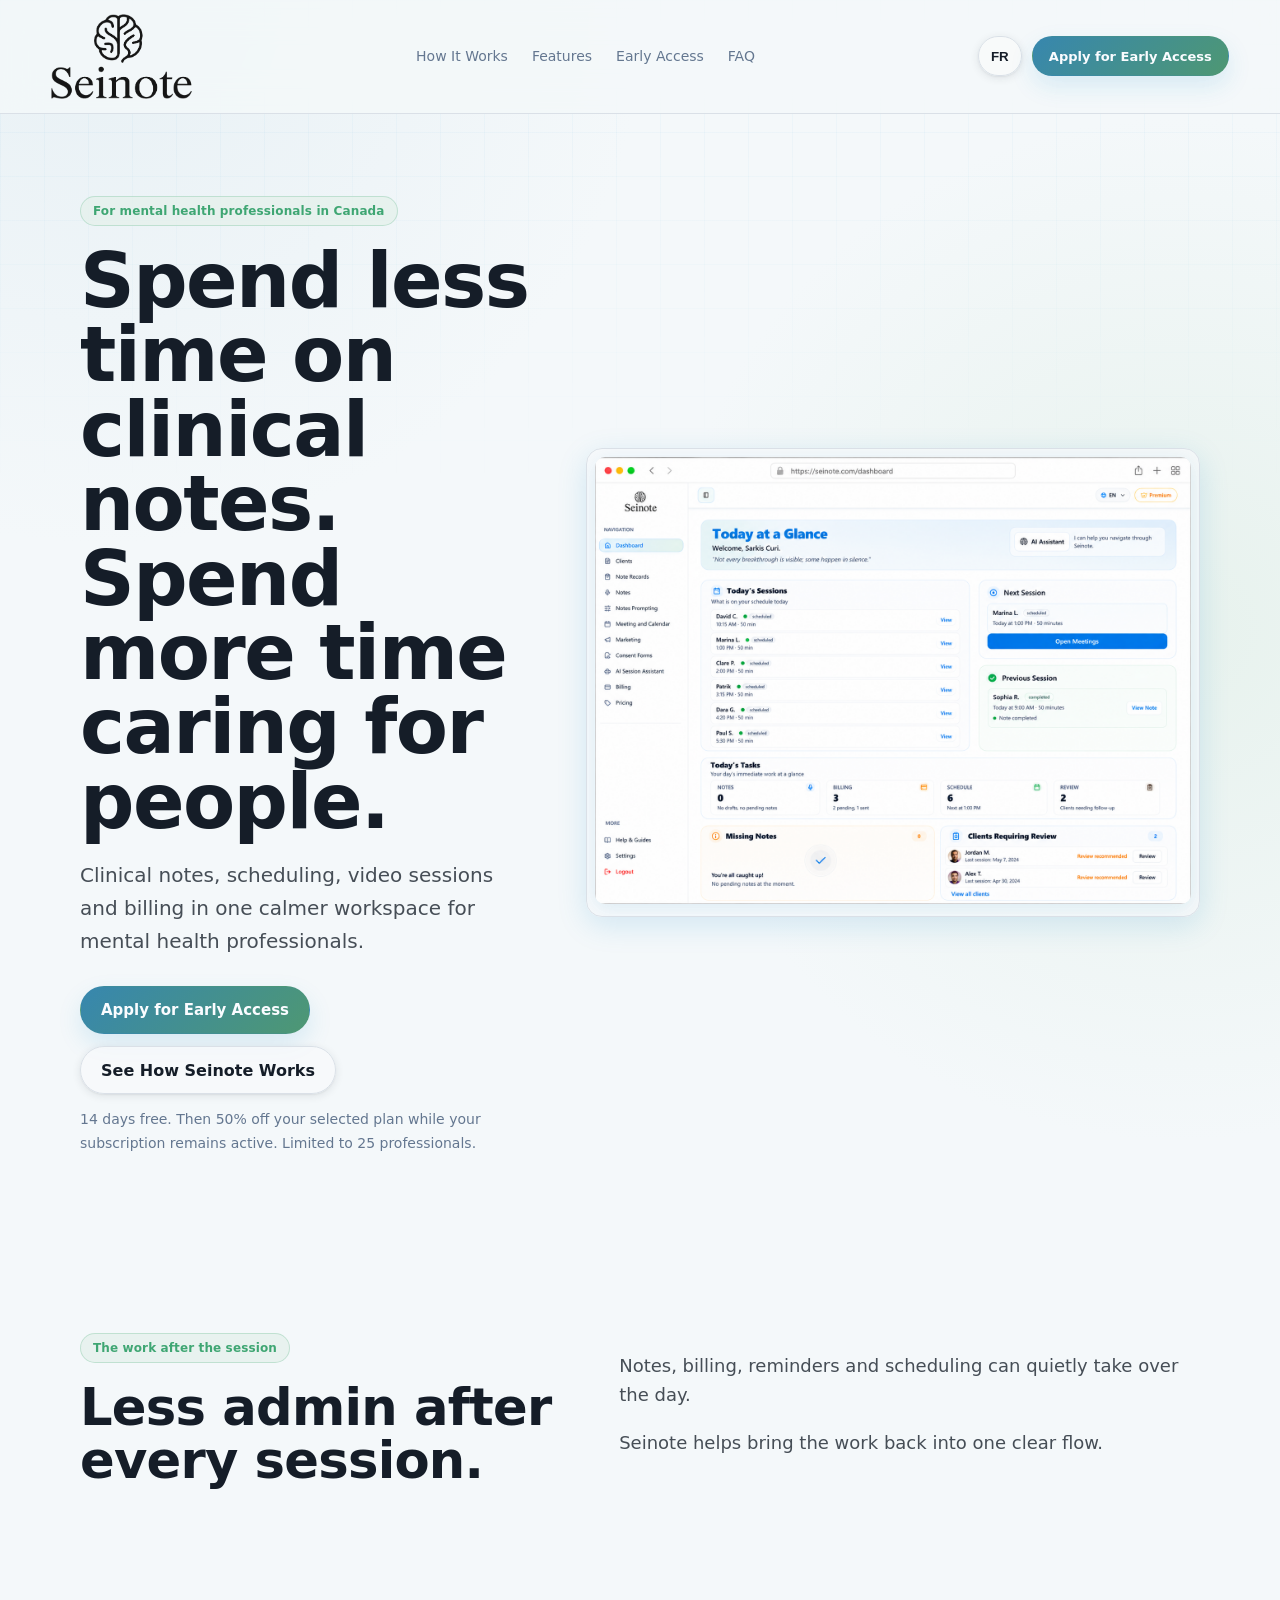
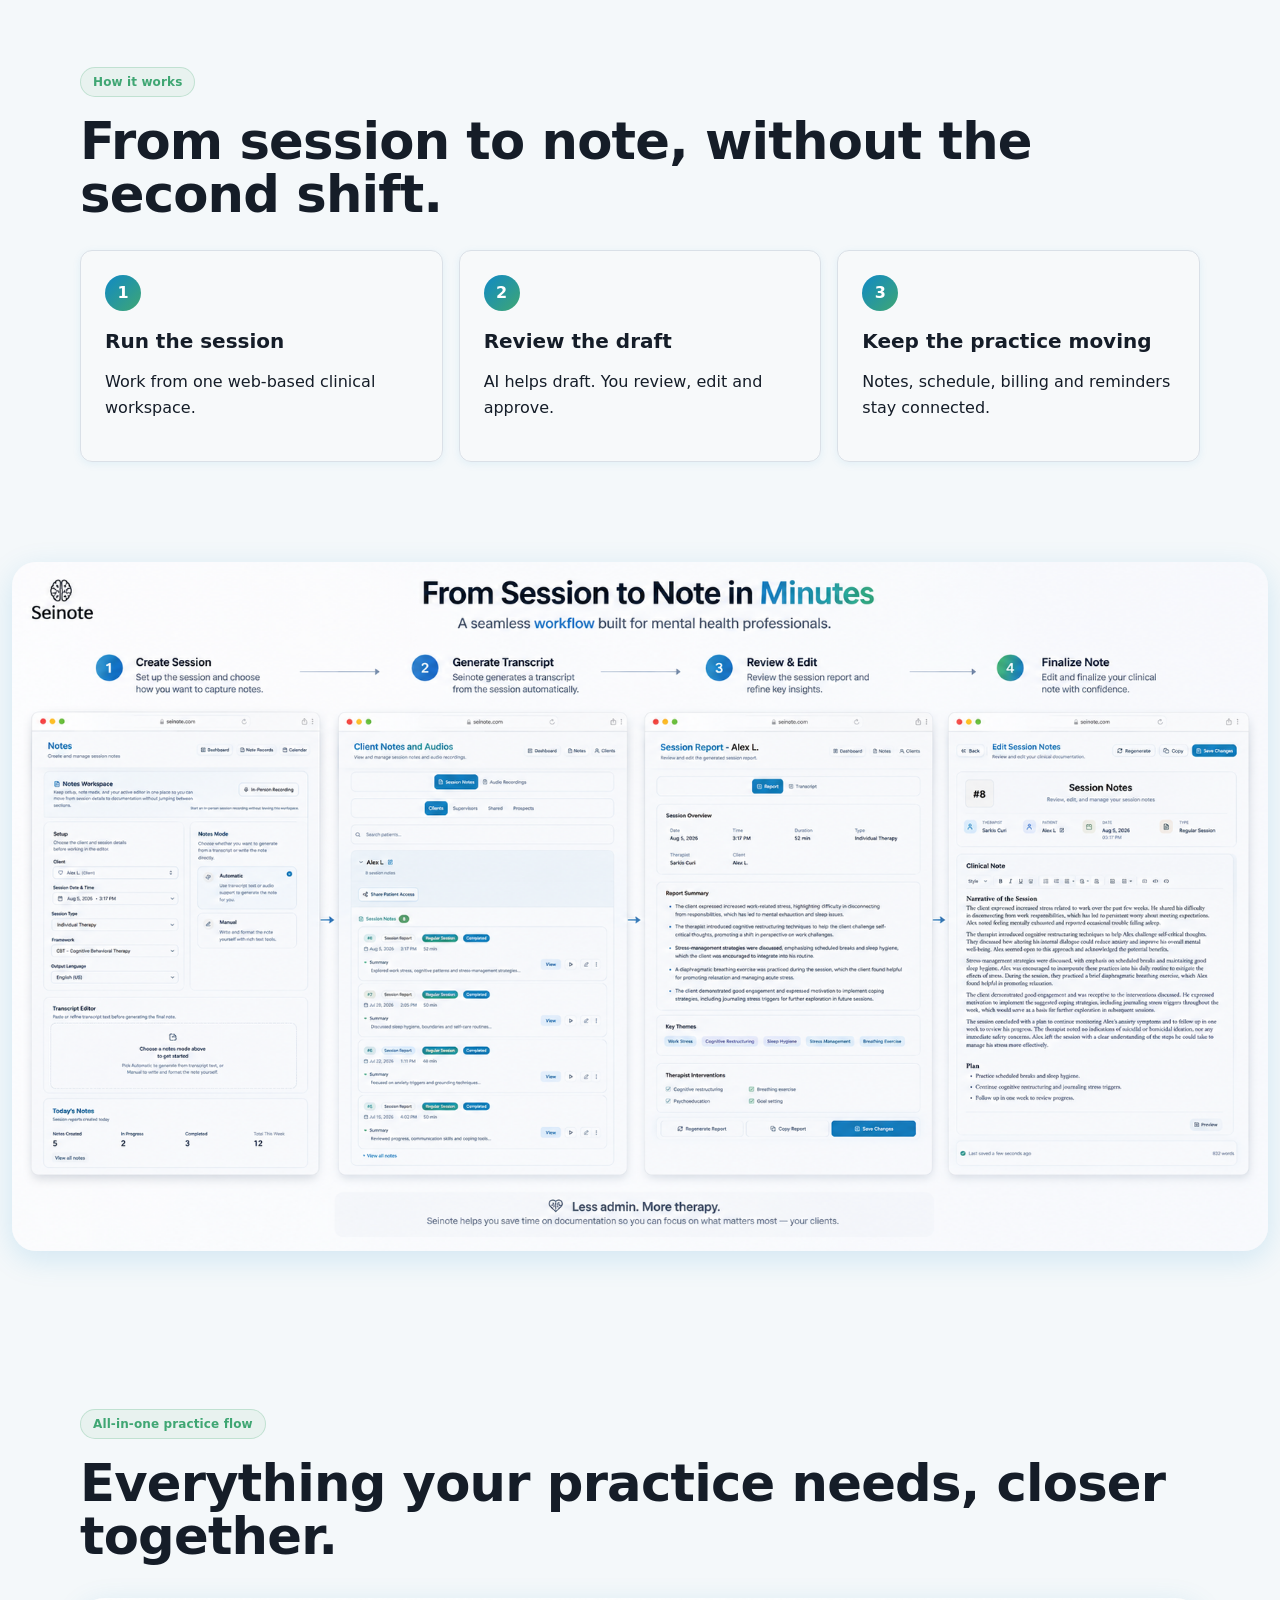
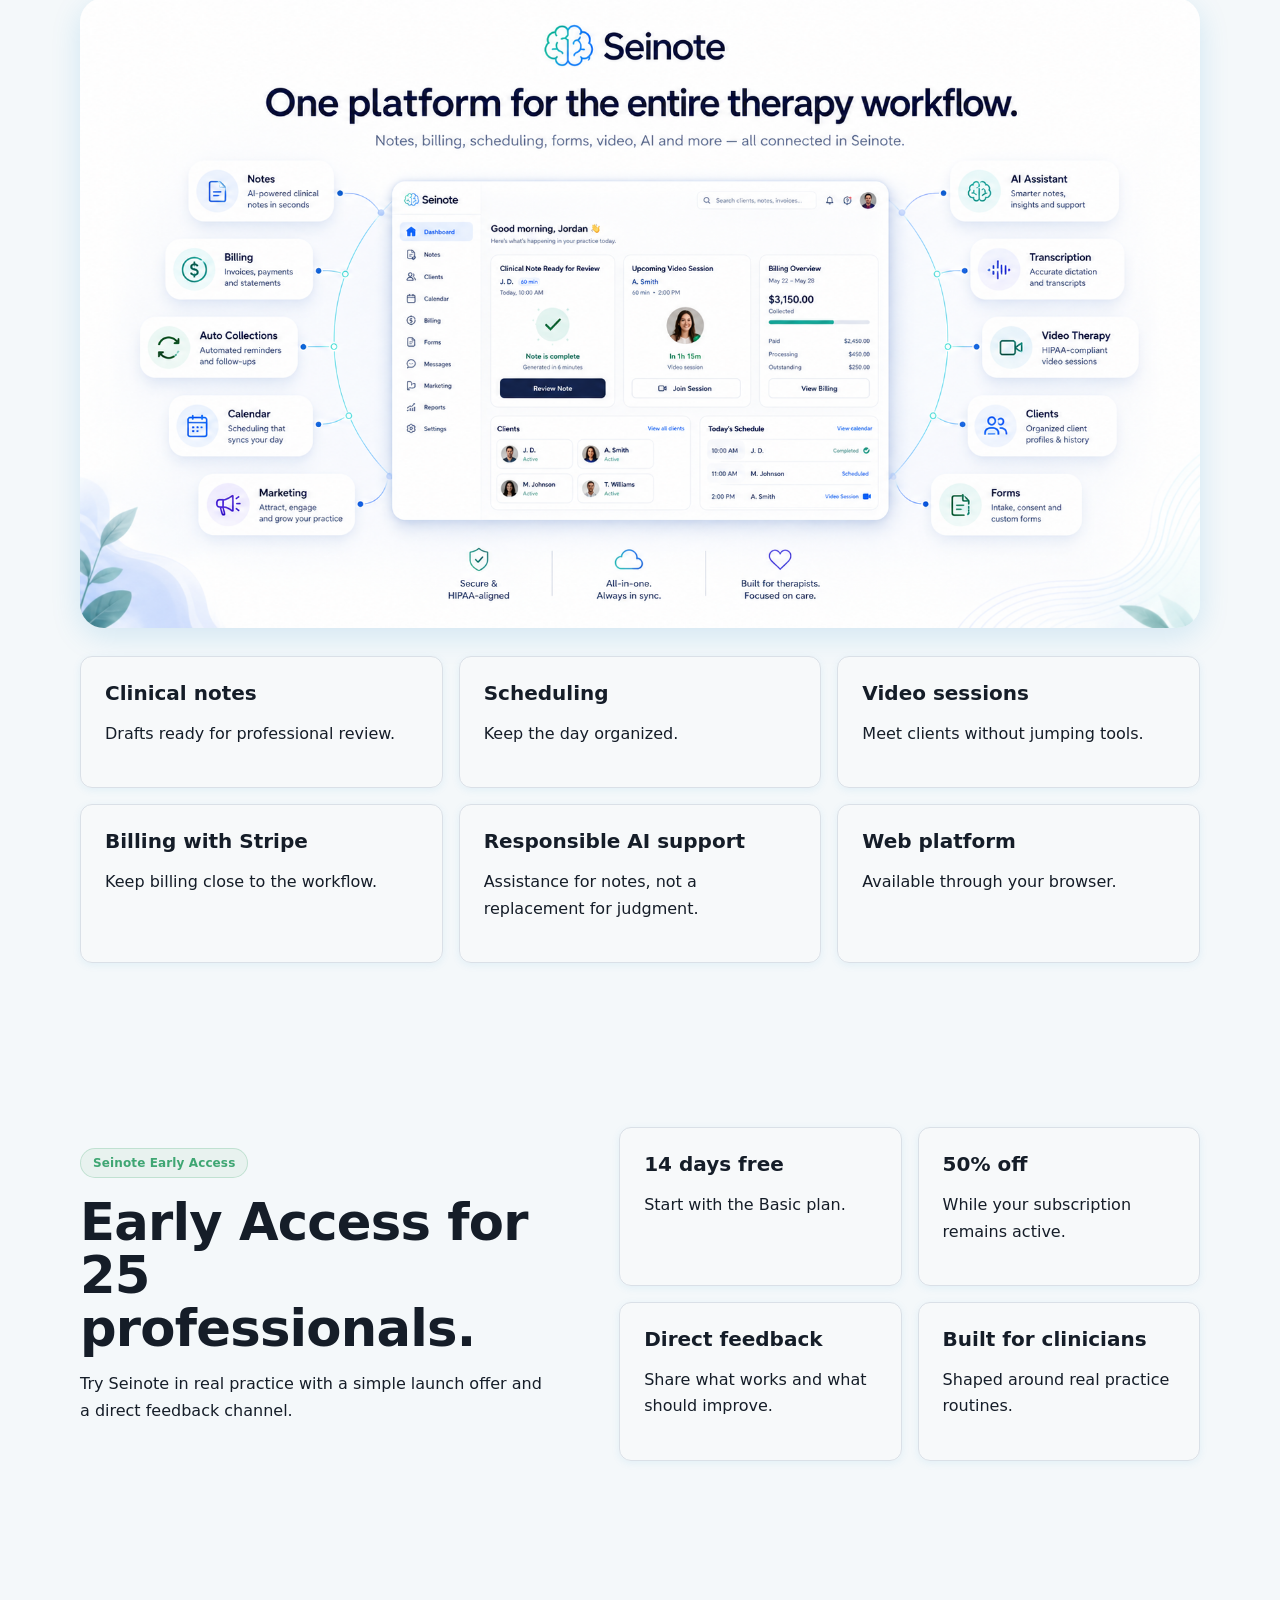
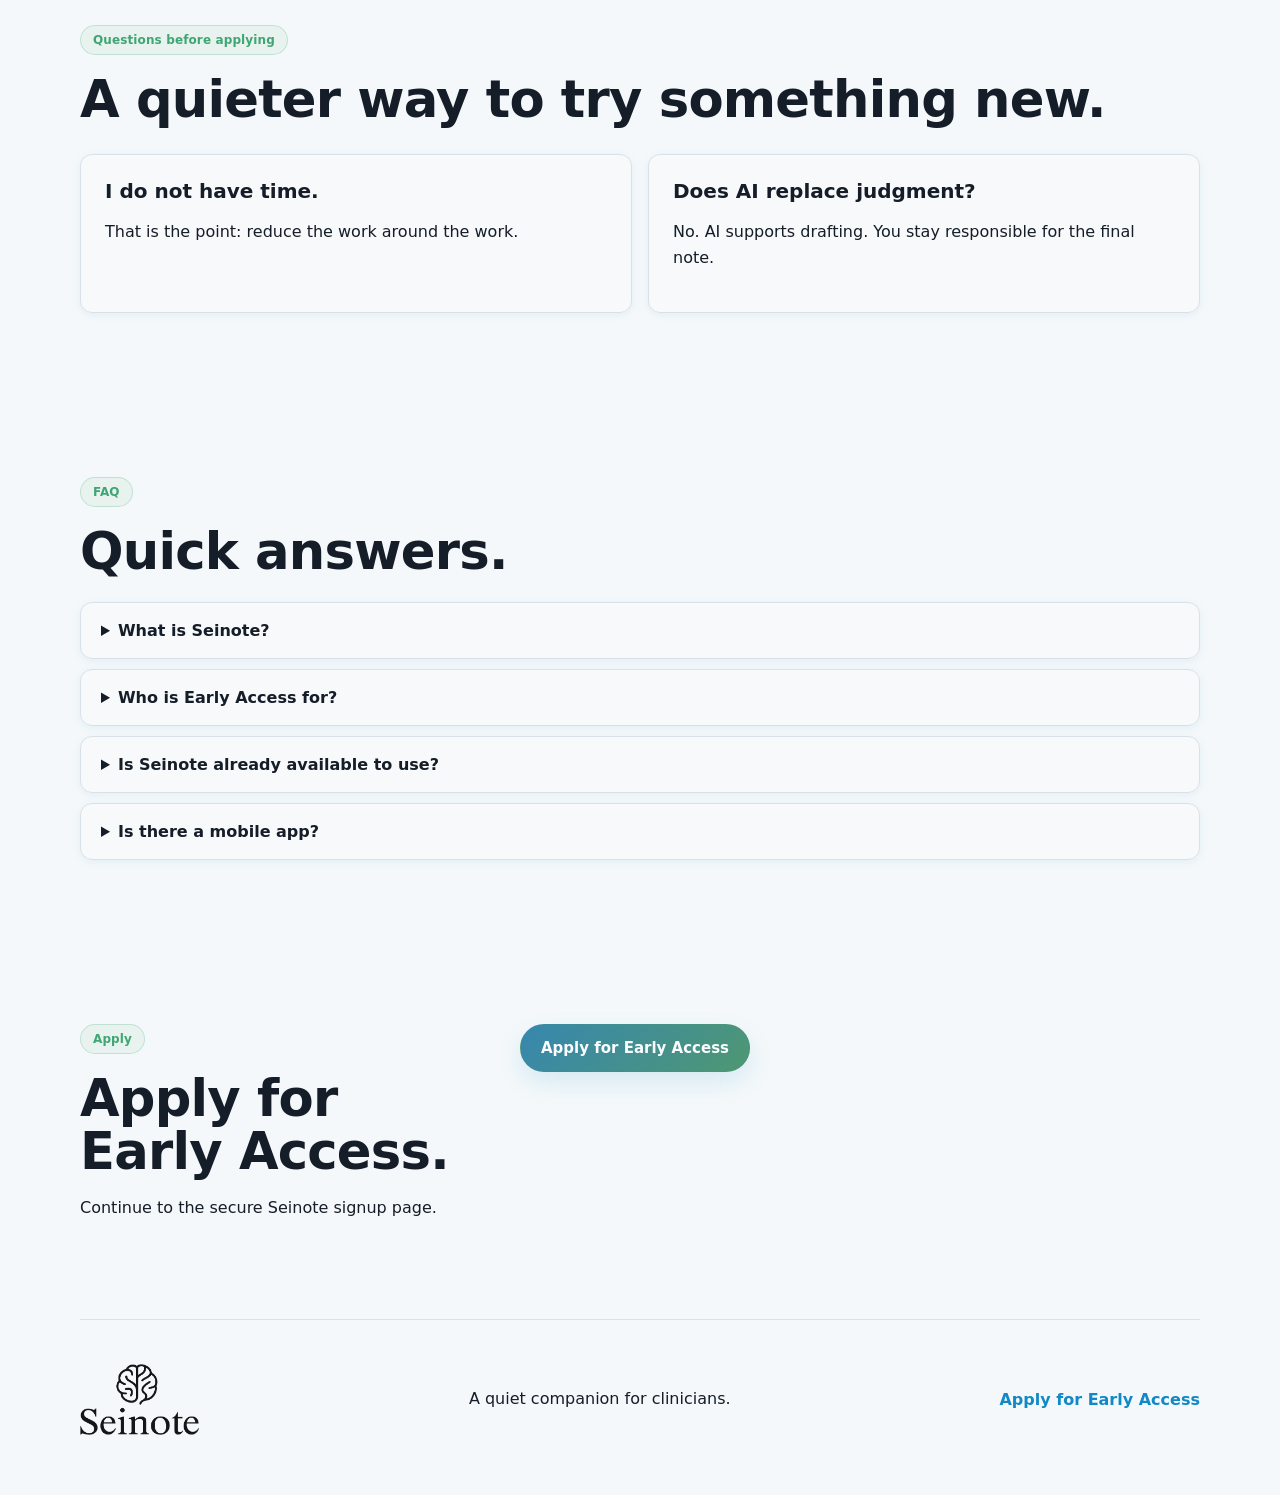
==== index.html @ 51d9f3e3 "Simplify early access landing copy" ====
<!doctype html>
<html lang="en-CA">
  <head>
    <meta charset="utf-8" />
    <meta name="viewport" content="width=device-width, initial-scale=1" />
    <title>Seinote Early Access | Clinical Practice Platform for Mental Health Professionals</title>
    <meta name="description" content="Apply for Seinote Early Access. Selected Canadian mental health professionals receive 14 days free and 50% off while their subscription remains active." />
    <meta property="og:title" content="Seinote Early Access" />
    <meta property="og:description" content="Spend less time on clinical notes and more time caring for people." />
    <meta property="og:site_name" content="Seinote" />
    <meta property="og:locale" content="en_CA" />
    <meta property="og:image" content="assets/seinote/seinote-logo.png" />
    <link rel="icon" href="assets/seinote/favicon.png" />
    <link rel="stylesheet" href="seinote-early-access.css" />
  </head>
  <body class="intro-active">
    <div class="intro-screen" aria-hidden="true">
      <div class="intro-glow"></div>
      <div class="intro-card">
        <img src="assets/seinote/seinote-logo.png" alt="" />
        <span data-i18n="intro_platform">Clinical Practice Platform</span>
      </div>
      <div class="intro-line"></div>
    </div>
    <header class="site-header">
      <a class="logo-link" href="#top" aria-label="Seinote Early Access home">
        <img src="assets/seinote/seinote-logo.png" alt="Seinote" />
      </a>
      <nav aria-label="Landing navigation">
        <a href="#how-it-works" data-i18n="nav_how">How It Works</a>
        <a href="#features" data-i18n="nav_features">Features</a>
        <a href="#early-access" data-i18n="nav_early">Early Access</a>
        <a href="#faq" data-i18n="nav_faq">FAQ</a>
      </nav>
      <div class="header-actions">
        <button class="language-toggle" type="button" data-language-toggle aria-label="Switch language">FR</button>
        <a class="button primary small cta-button" href="https://seinote.com/login" data-track="primary_cta">
          <span data-i18n="cta_apply">Apply for Early Access</span>
        </a>
      </div>
    </header>

    <main id="top">
      <section class="hero section">
        <div class="hero-copy">
          <span class="eyebrow" data-i18n="hero_eyebrow">For mental health professionals in Canada</span>
          <h1 data-i18n="hero_title">Spend less time on clinical notes. Spend more time caring for people.</h1>
          <p class="lead" data-i18n="hero_lead">Clinical notes, scheduling, video sessions and billing in one calmer workspace for mental health professionals.</p>
          <div class="hero-actions">
            <a class="button primary cta-button" href="https://seinote.com/login" data-track="primary_cta">
              <span data-i18n="cta_apply">Apply for Early Access</span>
            </a>
            <a class="button secondary" href="#how-it-works" data-track="secondary_cta" data-i18n="cta_see_how">See How Seinote Works</a>
          </div>
          <p class="micro" data-i18n="hero_micro">14 days free. Then 50% off your selected plan while your subscription remains active. Limited to 25 professionals.</p>
        </div>
        <div class="product-frame hero-image-frame" aria-label="Seinote dashboard preview">
          <img src="assets/seinote/seinote-dashboard-hero.png" alt="Seinote dashboard preview showing sessions, tasks and clinical workflow overview" />
        </div>
      </section>

      <section class="section split problem">
        <div>
          <span class="eyebrow" data-i18n="problem_eyebrow">The work after the session</span>
          <h2 data-i18n="problem_title">Less admin after every session.</h2>
        </div>
        <div class="stack">
          <p data-i18n="problem_p1">Notes, billing, reminders and scheduling can quietly take over the day.</p>
          <p data-i18n="problem_p2">Seinote helps bring the work back into one clear flow.</p>
        </div>
      </section>

      <section id="how-it-works" class="section">
        <span class="eyebrow" data-i18n="how_eyebrow">How it works</span>
        <h2 data-i18n="how_title">From session to note, without the second shift.</h2>
        <div class="cards three">
          <article><b>1</b><h3 data-i18n="how_1_title">Run the session</h3><p data-i18n="how_1_body">Work from one web-based clinical workspace.</p></article>
          <article><b>2</b><h3 data-i18n="how_2_title">Review the draft</h3><p data-i18n="how_2_body">AI helps draft. You review, edit and approve.</p></article>
          <article><b>3</b><h3 data-i18n="how_3_title">Keep the practice moving</h3><p data-i18n="how_3_body">Notes, schedule, billing and reminders stay connected.</p></article>
        </div>
      </section>

      <section class="section notes-flow" aria-label="Seinote session to note workflow">
        <img src="assets/seinote/seinote-notes-flow.png" alt="Seinote workflow from session creation to finalized clinical note" />
      </section>

      <section id="features" class="section flow">
        <div>
          <span class="eyebrow" data-i18n="features_eyebrow">All-in-one practice flow</span>
          <h2 data-i18n="features_title">Everything your practice needs, closer together.</h2>
        </div>
        <figure class="feature-overview-image">
          <img src="assets/seinote/seinote-practice-overview.png" alt="Seinote platform overview showing notes, billing, scheduling, forms, video, AI and client workflows connected in one place" />
        </figure>
        <div class="feature-grid">
          <article><h3 data-i18n="feature_1_title">Clinical notes</h3><p data-i18n="feature_1_body">Drafts ready for professional review.</p></article>
          <article><h3 data-i18n="feature_2_title">Scheduling</h3><p data-i18n="feature_2_body">Keep the day organized.</p></article>
          <article><h3 data-i18n="feature_3_title">Video sessions</h3><p data-i18n="feature_3_body">Meet clients without jumping tools.</p></article>
          <article><h3 data-i18n="feature_4_title">Billing with Stripe</h3><p data-i18n="feature_4_body">Keep billing close to the workflow.</p></article>
          <article><h3 data-i18n="feature_5_title">Responsible AI support</h3><p data-i18n="feature_5_body">Assistance for notes, not a replacement for judgment.</p></article>
          <article><h3 data-i18n="feature_6_title">Web platform</h3><p data-i18n="feature_6_body">Available through your browser.</p></article>
        </div>
      </section>

      <section id="early-access" class="section early">
        <div class="early-copy">
          <span class="eyebrow" data-i18n="early_eyebrow">Seinote Early Access</span>
          <h2 data-i18n="early_title">Early Access for 25 professionals.</h2>
          <p data-i18n="early_body">Try Seinote in real practice with a simple launch offer and a direct feedback channel.</p>
        </div>
        <div class="benefits">
          <article><h3 data-i18n="benefit_1_title">14 days free</h3><p data-i18n="benefit_1_body">Start with the Basic plan.</p></article>
          <article><h3 data-i18n="benefit_2_title">50% off</h3><p data-i18n="benefit_2_body">While your subscription remains active.</p></article>
          <article><h3 data-i18n="benefit_3_title">Direct feedback</h3><p data-i18n="benefit_3_body">Share what works and what should improve.</p></article>
          <article><h3 data-i18n="benefit_4_title">Built for clinicians</h3><p data-i18n="benefit_4_body">Shaped around real practice routines.</p></article>
        </div>
      </section>

      <section class="section objections">
        <span class="eyebrow" data-i18n="objections_eyebrow">Questions before applying</span>
        <h2 data-i18n="objections_title">A quieter way to try something new.</h2>
        <div class="cards two">
          <article><h3 data-i18n="objection_1_title">I do not have time.</h3><p data-i18n="objection_1_body">That is the point: reduce the work around the work.</p></article>
          <article><h3 data-i18n="objection_2_title">Does AI replace judgment?</h3><p data-i18n="objection_2_body">No. AI supports drafting. You stay responsible for the final note.</p></article>
        </div>
      </section>

      <section id="faq" class="section faq">
        <span class="eyebrow" data-i18n="faq_eyebrow">FAQ</span>
        <h2 data-i18n="faq_title">Quick answers.</h2>
        <div class="faq-list">
          <details><summary data-i18n="faq_1_q">What is Seinote?</summary><p data-i18n="faq_1_a">Seinote is a web platform for clinical notes, scheduling, video sessions and billing workflows.</p></details>
          <details><summary data-i18n="faq_2_q">Who is Early Access for?</summary><p data-i18n="faq_2_a">Mental health professionals in Canada, especially independent and growing practices.</p></details>
          <details><summary data-i18n="faq_3_q">Is Seinote already available to use?</summary><p data-i18n="faq_3_a">Yes. Early Access is for selected professionals to use Seinote in real practice.</p></details>
          <details><summary data-i18n="faq_4_q">Is there a mobile app?</summary><p data-i18n="faq_4_a">No. Seinote is currently available as a web platform.</p></details>
        </div>
      </section>

      <section class="section apply">
        <div>
          <span class="eyebrow" data-i18n="apply_eyebrow">Apply</span>
          <h2 data-i18n="apply_title">Apply for Early Access.</h2>
          <p data-i18n="apply_body">Continue to the secure Seinote signup page.</p>
        </div>
        <div class="apply-action">
          <a class="button primary cta-button" href="https://seinote.com/login" data-track="primary_cta">
            <span data-i18n="cta_apply">Apply for Early Access</span>
          </a>
        </div>
      </section>
    </main>

    <footer class="footer">
      <img src="assets/seinote/seinote-logo.png" alt="Seinote" />
      <p data-i18n="footer_line">A quiet companion for clinicians.</p>
      <a href="https://seinote.com/login" data-i18n="cta_apply">Apply for Early Access</a>
    </footer>

    <script src="seinote-early-access.js" defer></script>
  </body>
</html>
---- seinote-early-access.css ----
:root {
  --background: 205 40% 97%;
  --foreground: 215 30% 12%;
  --card: 200 30% 98%;
  --surface-elevated: 200 25% 96%;
  --primary: 200 85% 42%;
  --primary-soft: 200 40% 92%;
  --secondary: 150 45% 45%;
  --secondary-soft: 150 30% 92%;
  --muted: 210 18% 93%;
  --muted-foreground: 215 18% 48%;
  --accent: 25 35% 91%;
  --warning: 35 85% 55%;
  --border: 210 20% 88%;
  --ring: 200 85% 45%;
  --radius: 12px;
  --radius-lg: 16px;
  --radius-xl: 24px;
  --gradient-primary: linear-gradient(135deg, hsl(var(--primary)), hsl(var(--secondary)));
  --gradient-soft: linear-gradient(180deg, hsl(var(--primary-soft)), hsl(var(--secondary-soft)));
  --shadow-soft: 0 2px 8px hsl(var(--primary) / .08);
  --shadow-medium: 0 4px 20px hsl(var(--primary) / .12);
  --shadow-strong: 0 8px 30px hsl(var(--primary) / .15);
  --shadow-control: 0 2px 8px hsl(215 25% 15% / .1), 0 1px 2px hsl(215 25% 15% / .06);
  --shadow-control-hover: 0 4px 12px hsl(215 25% 15% / .15), 0 2px 4px hsl(215 25% 15% / .1);
}

* { box-sizing: border-box; }
html { scroll-behavior: smooth; }
body {
  margin: 0;
  color: hsl(var(--foreground));
  background:
    radial-gradient(circle at 8% 0%, hsl(var(--primary-soft) / .7), transparent 34rem),
    radial-gradient(circle at 92% 10%, hsl(var(--secondary-soft) / .85), transparent 32rem),
    hsl(var(--background));
  font-family: ui-sans-serif, system-ui, -apple-system, BlinkMacSystemFont, "Segoe UI", sans-serif;
  -webkit-font-smoothing: antialiased;
  -moz-osx-font-smoothing: grayscale;
}
body::before {
  content: "";
  position: fixed;
  inset: 0;
  pointer-events: none;
  background:
    linear-gradient(90deg, hsl(var(--primary) / .045) 1px, transparent 1px),
    linear-gradient(hsl(var(--primary) / .045) 1px, transparent 1px);
  background-size: 44px 44px;
  mask-image: linear-gradient(to bottom, black, transparent 55%);
}
body.intro-active {
  overflow: hidden;
}
.intro-screen {
  position: fixed;
  inset: 0;
  z-index: 100;
  display: grid;
  place-items: center;
  background:
    radial-gradient(circle at 50% 42%, hsl(var(--primary-soft)), transparent 24rem),
    linear-gradient(180deg, hsl(var(--background)), hsl(var(--surface-elevated)));
  transition: opacity .55s ease, visibility .55s ease;
}
.intro-screen.is-hidden {
  opacity: 0;
  visibility: hidden;
  pointer-events: none;
}
.intro-glow {
  position: absolute;
  width: min(54vw, 540px);
  aspect-ratio: 1;
  border-radius: 999px;
  background: var(--gradient-primary);
  filter: blur(70px);
  opacity: .15;
  animation: introPulse 1.45s ease-in-out both;
}
.intro-card {
  position: relative;
  z-index: 1;
  display: grid;
  gap: 18px;
  justify-items: center;
  padding: 28px 34px;
  border: 1px solid hsl(var(--border));
  border-radius: var(--radius-xl);
  background: hsl(var(--card) / .82);
  box-shadow: var(--shadow-strong);
  backdrop-filter: blur(18px);
  animation: introRise 1.15s cubic-bezier(.2, .8, .2, 1) both;
}
.intro-card img {
  width: min(54vw, 210px);
}
.intro-card span {
  color: hsl(var(--muted-foreground));
  font-size: 13px;
  font-weight: 700;
  letter-spacing: .08em;
  text-transform: uppercase;
}
.intro-line {
  position: absolute;
  bottom: clamp(48px, 8vh, 86px);
  width: min(260px, 54vw);
  height: 3px;
  overflow: hidden;
  border-radius: 999px;
  background: hsl(var(--border));
}
.intro-line::after {
  content: "";
  display: block;
  width: 100%;
  height: 100%;
  border-radius: inherit;
  background: var(--gradient-primary);
  transform-origin: left;
  animation: introLine 1.25s ease both;
}
.site-header,
.hero-copy > *,
.product-frame {
  animation: pageReveal .8s cubic-bezier(.2, .8, .2, 1) both;
}
.site-header { animation-delay: .52s; }
.hero-copy .eyebrow { animation-delay: .68s; }
.hero-copy h1 { animation-delay: .76s; }
.hero-copy .lead { animation-delay: .84s; }
.hero-actions { animation-delay: .92s; }
.hero-copy .micro { animation-delay: 1s; }
.product-frame { animation-delay: .88s; }
a { color: inherit; text-decoration: none; }
p { line-height: 1.65; }
.site-header {
  position: sticky;
  top: 0;
  z-index: 10;
  min-height: 76px;
  padding: 14px clamp(18px, 4vw, 56px);
  display: flex;
  align-items: center;
  justify-content: space-between;
  gap: 22px;
  background: hsl(var(--background) / .86);
  backdrop-filter: blur(18px);
  border-bottom: 1px solid hsl(var(--border));
}
.logo-link img { width: 142px; height: auto; display: block; }
nav { display: flex; gap: 24px; color: hsl(var(--muted-foreground)); font-size: 14px; font-weight: 500; }
nav a:hover { color: hsl(var(--foreground)); }
.header-actions {
  display: flex;
  align-items: center;
  gap: 10px;
}
.language-toggle {
  min-width: 44px;
  min-height: 40px;
  border: 1px solid hsl(var(--border));
  border-radius: 999px;
  background: hsl(var(--card) / .82);
  color: hsl(var(--foreground));
  box-shadow: var(--shadow-control);
  font-weight: 800;
  transition: transform .18s ease, box-shadow .18s ease, background .18s ease;
}
.language-toggle:hover {
  transform: translateY(-2px);
  box-shadow: var(--shadow-control-hover);
  background: white;
}
.section {
  width: min(1120px, calc(100% - 36px));
  margin: 0 auto;
  padding: 82px 0;
}
.hero {
  min-height: calc(100vh - 76px);
  display: grid;
  grid-template-columns: minmax(360px, .86fr) minmax(520px, 1.16fr);
  gap: clamp(30px, 4vw, 58px);
  align-items: center;
}
.eyebrow {
  display: inline-flex;
  width: fit-content;
  border: 1px solid hsl(var(--secondary) / .24);
  color: hsl(var(--secondary));
  background: hsl(var(--secondary-soft) / .74);
  border-radius: 999px;
  padding: 7px 12px;
  font-size: 12px;
  font-weight: 700;
  letter-spacing: .01em;
}
h1, h2 {
  margin: 18px 0 16px;
  color: hsl(var(--foreground));
  font-family: inherit;
  letter-spacing: 0;
  font-weight: 800;
}
h1 { font-size: clamp(44px, 7vw, 76px); line-height: .98; max-width: 780px; letter-spacing: -.02em; }
h2 { font-size: clamp(34px, 4vw, 54px); line-height: 1.04; letter-spacing: -.015em; }
h3 { color: hsl(var(--foreground)); font-size: 20px; margin: 0 0 10px; font-weight: 750; }
.lead { font-size: 20px; max-width: 680px; color: hsl(var(--foreground) / .78); }
.micro { color: hsl(var(--muted-foreground)); font-size: 14px; max-width: 620px; }
.button {
  border: 1px solid transparent;
  border-radius: 999px;
  min-height: 48px;
  padding: 13px 20px;
  display: inline-flex;
  align-items: center;
  justify-content: center;
  font-weight: 800;
  box-shadow: var(--shadow-control);
  transition: transform .18s ease, box-shadow .18s ease, background .18s ease;
}
.button:hover { transform: translateY(-2px); box-shadow: var(--shadow-control-hover); }
.button.primary {
  background: linear-gradient(135deg, hsl(200 52% 45%), hsl(150 32% 45%));
  color: hsl(210 100% 99%);
  box-shadow: 0 10px 24px hsl(var(--primary) / .13);
}
.button.primary:hover {
  background: linear-gradient(135deg, hsl(200 48% 40%), hsl(150 30% 40%));
}
.button.secondary { background: hsl(var(--card) / .72); color: hsl(var(--foreground)); border-color: hsl(var(--border)); }
.button.small { min-height: 40px; padding: 9px 16px; }
.cta-button {
  display: inline-flex;
  align-items: center;
  line-height: 1.2;
  text-align: center;
}
.cta-button span {
  font-size: 15px;
  font-weight: 800;
}
.cta-button.small span {
  font-size: 13px;
}
.hero-actions { display: flex; gap: 12px; flex-wrap: wrap; margin: 28px 0 14px; }
.product-frame {
  border: 1px solid hsl(var(--border));
  background: linear-gradient(180deg, hsl(var(--card)), hsl(var(--surface-elevated)));
  border-radius: var(--radius-lg);
  box-shadow: var(--shadow-strong);
  overflow: hidden;
}
.hero-image-frame {
  background: hsl(var(--card) / .72);
  padding: 8px;
  transform: translateX(10px) scale(1.06);
  transform-origin: center;
}
.hero-image-frame img {
  width: 100%;
  height: auto;
  border-radius: calc(var(--radius-lg) - 6px);
  box-shadow: var(--shadow-medium);
}
.browser-bar { height: 42px; display: flex; align-items: center; gap: 7px; padding: 0 16px; border-bottom: 1px solid hsl(var(--border)); }
.browser-bar span { width: 10px; height: 10px; border-radius: 50%; background: hsl(var(--muted-foreground) / .28); }
.product-panel { padding: clamp(24px, 4vw, 42px); display: grid; gap: 22px; }
.product-panel small { color: hsl(var(--primary)); text-transform: uppercase; font-weight: 800; letter-spacing: .08em; }
.product-panel strong { display: block; color: hsl(var(--foreground)); font-size: clamp(26px, 3vw, 38px); margin: 10px 0; font-weight: 800; letter-spacing: -.015em; }
.note-card { border: 1px solid hsl(var(--border)); border-radius: var(--radius); padding: 22px; background: white; display: grid; gap: 10px; box-shadow: var(--shadow-soft); }
.note-card b { font-size: 24px; }
.note-card i { display: block; height: 11px; border-radius: 99px; background: hsl(var(--primary) / .16); }
.note-card i:nth-child(5) { width: 62%; }
.flow-row { display: grid; grid-template-columns: repeat(3, 1fr); gap: 10px; }
.flow-row span { background: hsl(var(--primary-soft) / .72); border: 1px solid hsl(var(--primary) / .16); border-radius: var(--radius); padding: 14px; font-weight: 800; text-align: center; color: hsl(var(--foreground)); }
.split, .early, .partner { display: grid; grid-template-columns: .9fr 1.1fr; gap: clamp(28px, 5vw, 70px); align-items: start; }
.stack { color: hsl(var(--foreground) / .78); font-size: 18px; }
.notes-flow {
  width: min(1320px, calc(100% - 24px));
  padding-top: 18px;
  padding-bottom: 72px;
}
.notes-flow img {
  width: 100%;
  height: auto;
  border-radius: var(--radius-xl);
  box-shadow: var(--shadow-strong);
}
.feature-overview-image {
  margin: 34px 0 0;
}
.feature-overview-image img {
  display: block;
  width: 100%;
  height: auto;
  border-radius: var(--radius-xl);
  box-shadow: var(--shadow-strong);
}
.cards, .feature-grid, .benefits { display: grid; gap: 16px; margin-top: 28px; }
.cards.three { grid-template-columns: repeat(3, 1fr); }
.cards.two, .benefits { grid-template-columns: repeat(2, 1fr); }
article, details, form {
  border: 1px solid hsl(var(--border));
  border-radius: var(--radius);
  background: hsl(var(--card) / .86);
  box-shadow: var(--shadow-soft);
}
article { padding: 24px; }
article > b { display: grid; place-items: center; width: 36px; height: 36px; border-radius: 50%; background: var(--gradient-primary); color: white; margin-bottom: 18px; }
.feature-grid { grid-template-columns: repeat(3, 1fr); }
.listening {
  text-align: center;
  border: 1px solid hsl(var(--border));
  border-radius: var(--radius-lg);
  padding-inline: clamp(24px, 6vw, 92px);
  background: linear-gradient(135deg, hsl(var(--foreground)), hsl(205 38% 22%));
  color: hsl(var(--background) / .88);
  box-shadow: var(--shadow-medium);
}
.listening h2 { color: white; }
.quiet-line { color: hsl(var(--secondary-soft)); font-weight: 700; }
.early { align-items: center; }
.benefits { margin-top: 0; }
.partner {
  border-top: 1px solid hsl(var(--border));
  border-bottom: 1px solid hsl(var(--border));
}
.faq-list { display: grid; gap: 10px; margin-top: 24px; }
details { padding: 18px 20px; }
summary { cursor: pointer; color: hsl(var(--foreground)); font-weight: 800; }
.apply { display: grid; grid-template-columns: .75fr 1.25fr; gap: 32px; align-items: start; }
.apply-action {
  display: grid;
  justify-items: start;
  gap: 10px;
}
form { padding: 24px; display: grid; gap: 16px; }
.form-grid { display: grid; grid-template-columns: repeat(2, 1fr); gap: 16px; }
label { display: grid; gap: 7px; color: hsl(var(--foreground) / .78); font-size: 14px; font-weight: 700; }
input, select, textarea {
  width: 100%;
  border: 1px solid hsl(var(--border));
  border-radius: var(--radius);
  padding: 13px 14px;
  color: hsl(var(--foreground));
  background: white;
  font: inherit;
}
textarea { min-height: 96px; resize: vertical; }
input:focus, select:focus, textarea:focus { outline: 3px solid hsl(var(--ring) / .22); border-color: hsl(var(--primary)); }
.consent { grid-template-columns: 22px 1fr; align-items: start; }
.consent input { width: 18px; height: 18px; margin-top: 3px; }
.form-actions { display: flex; align-items: center; gap: 14px; flex-wrap: wrap; }
#form-status { margin: 0; color: hsl(var(--warning)); font-weight: 800; }
.thank-you {
  background: white;
  border: 1px solid hsl(var(--border));
  border-radius: var(--radius);
  padding-inline: clamp(24px, 5vw, 72px);
}
.footer {
  width: min(1120px, calc(100% - 36px));
  margin: 0 auto;
  padding: 44px 0 60px;
  display: flex;
  align-items: center;
  justify-content: space-between;
  gap: 18px;
  border-top: 1px solid hsl(var(--border));
}
.footer img { width: 120px; }
.footer a { font-weight: 800; color: hsl(var(--primary)); }

@media (prefers-reduced-motion: reduce) {
  html { scroll-behavior: auto; }
  .button, .intro-screen { transition: none; }
  .button:hover, .language-toggle:hover { transform: none; }
  .intro-glow, .intro-card, .intro-line::after, .site-header, .hero-copy > *, .product-frame { animation: none; }
  body.intro-active { overflow: auto; }
}

@media (max-width: 860px) {
  .site-header { align-items: center; }
  nav { display: none; }
  .hero, .split, .early, .partner, .apply { grid-template-columns: 1fr; }
  .hero-image-frame { transform: none; }
  .notes-flow {
    width: min(100% - 18px, 1120px);
    padding-top: 0;
    padding-bottom: 52px;
    overflow-x: auto;
  }
  .notes-flow img {
    min-width: 760px;
  }
  .cards.three, .cards.two, .feature-grid, .benefits, .form-grid { grid-template-columns: 1fr; }
  .section { padding: 56px 0; }
  h1 { font-size: clamp(38px, 11vw, 54px); }
  .footer { flex-direction: column; align-items: flex-start; }
}

@media (max-width: 520px) {
  .site-header { padding: 12px 16px; }
  .logo-link img { width: 104px; }
  .button.small { min-height: 38px; padding: 8px 12px; font-size: 12px; }
  .header-actions { gap: 7px; }
  .language-toggle { min-width: 40px; min-height: 38px; font-size: 12px; }
  .hero-actions .button { width: 100%; }
}

@keyframes introPulse {
  0% { transform: scale(.74); opacity: 0; }
  52% { opacity: .18; }
  100% { transform: scale(1); opacity: .12; }
}

@keyframes introRise {
  0% { opacity: 0; transform: translateY(18px) scale(.96); }
  100% { opacity: 1; transform: translateY(0) scale(1); }
}

@keyframes introLine {
  0% { transform: scaleX(0); }
  100% { transform: scaleX(1); }
}

@keyframes pageReveal {
  0% { opacity: 0; transform: translateY(18px); }
  100% { opacity: 1; transform: translateY(0); }
}
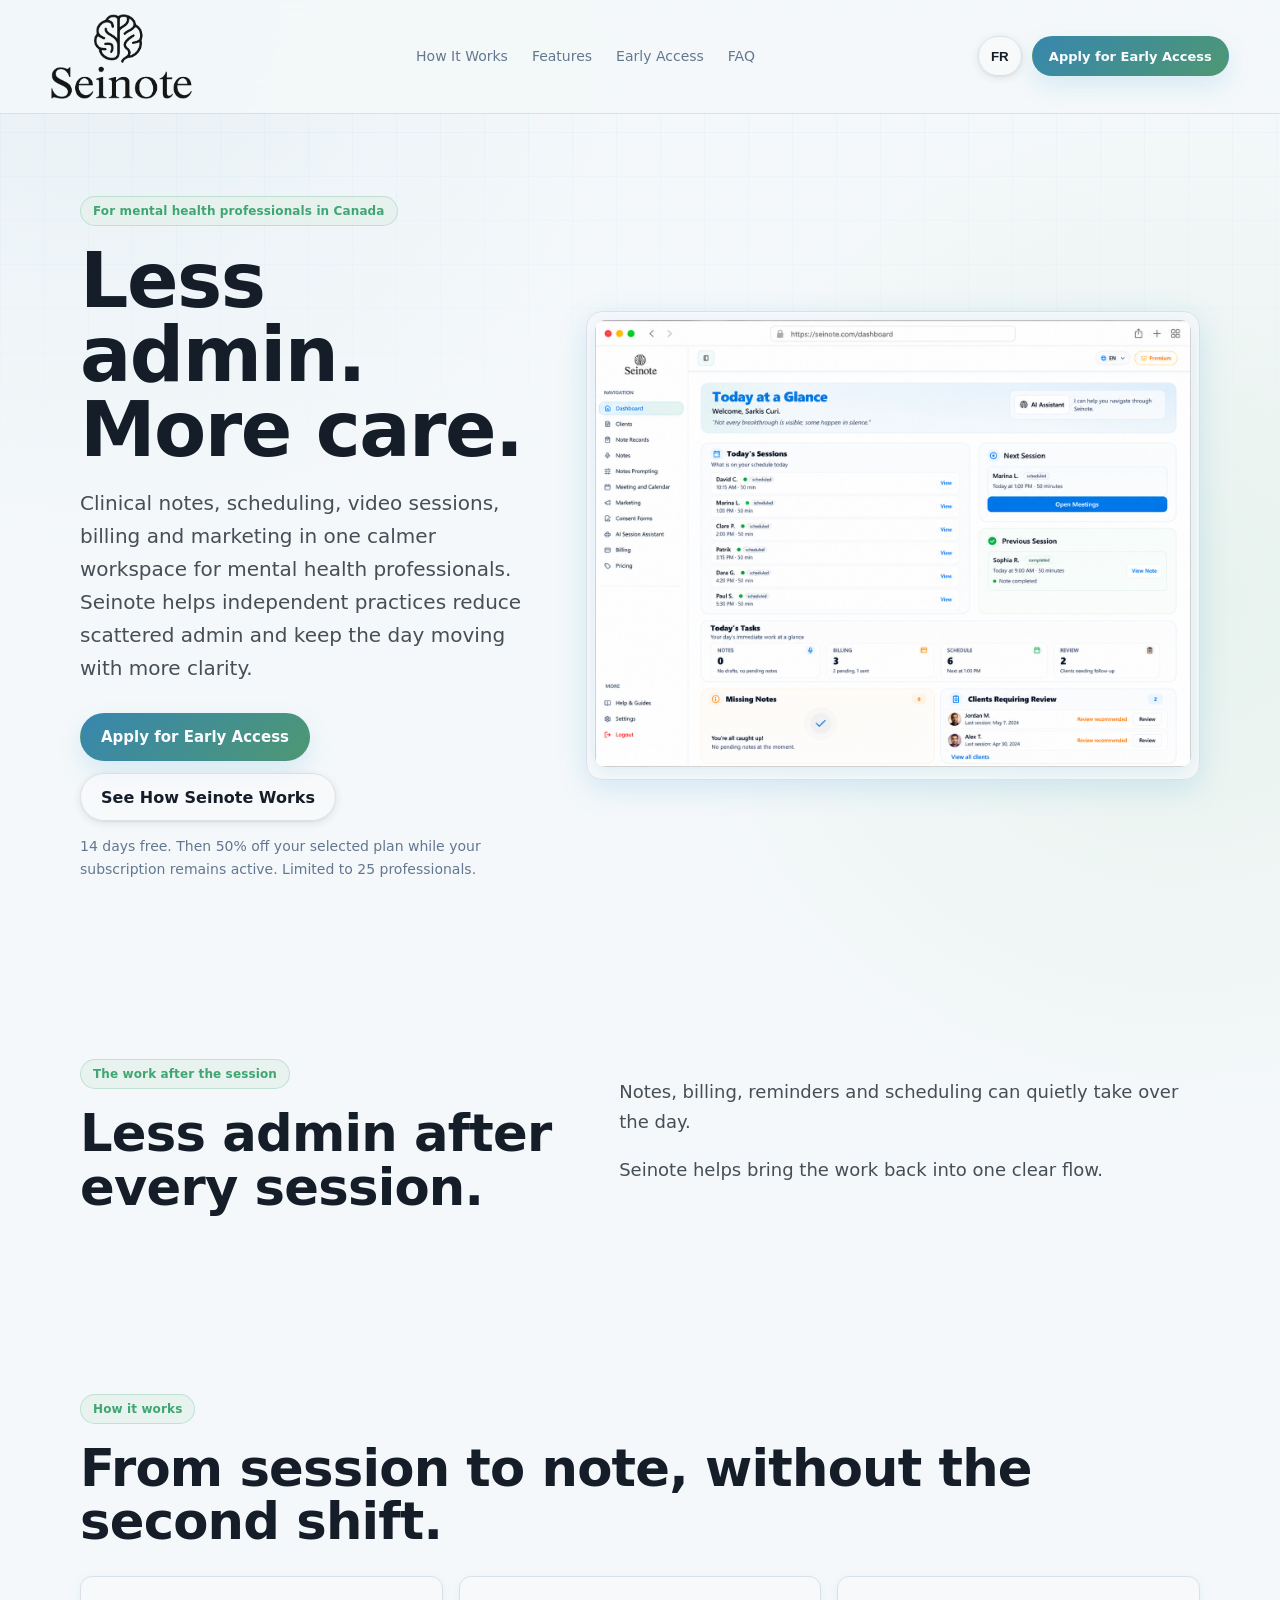
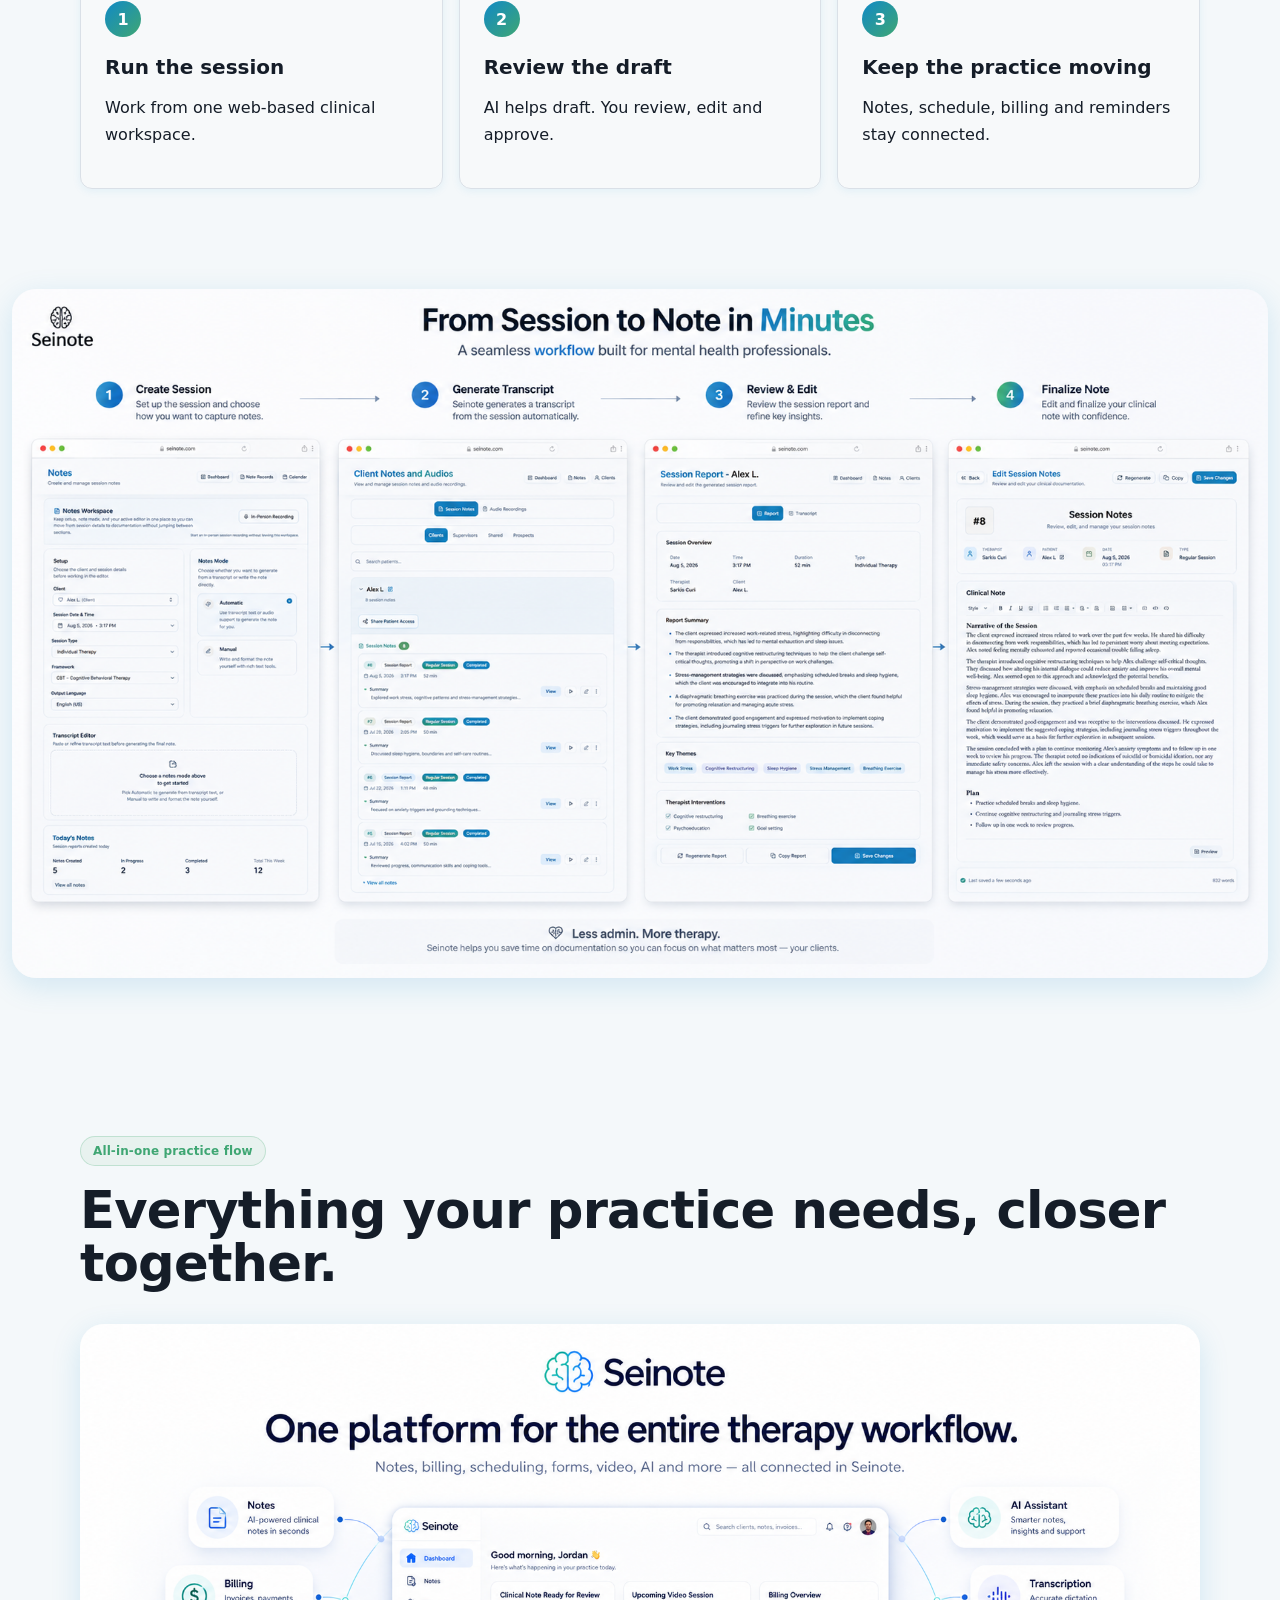
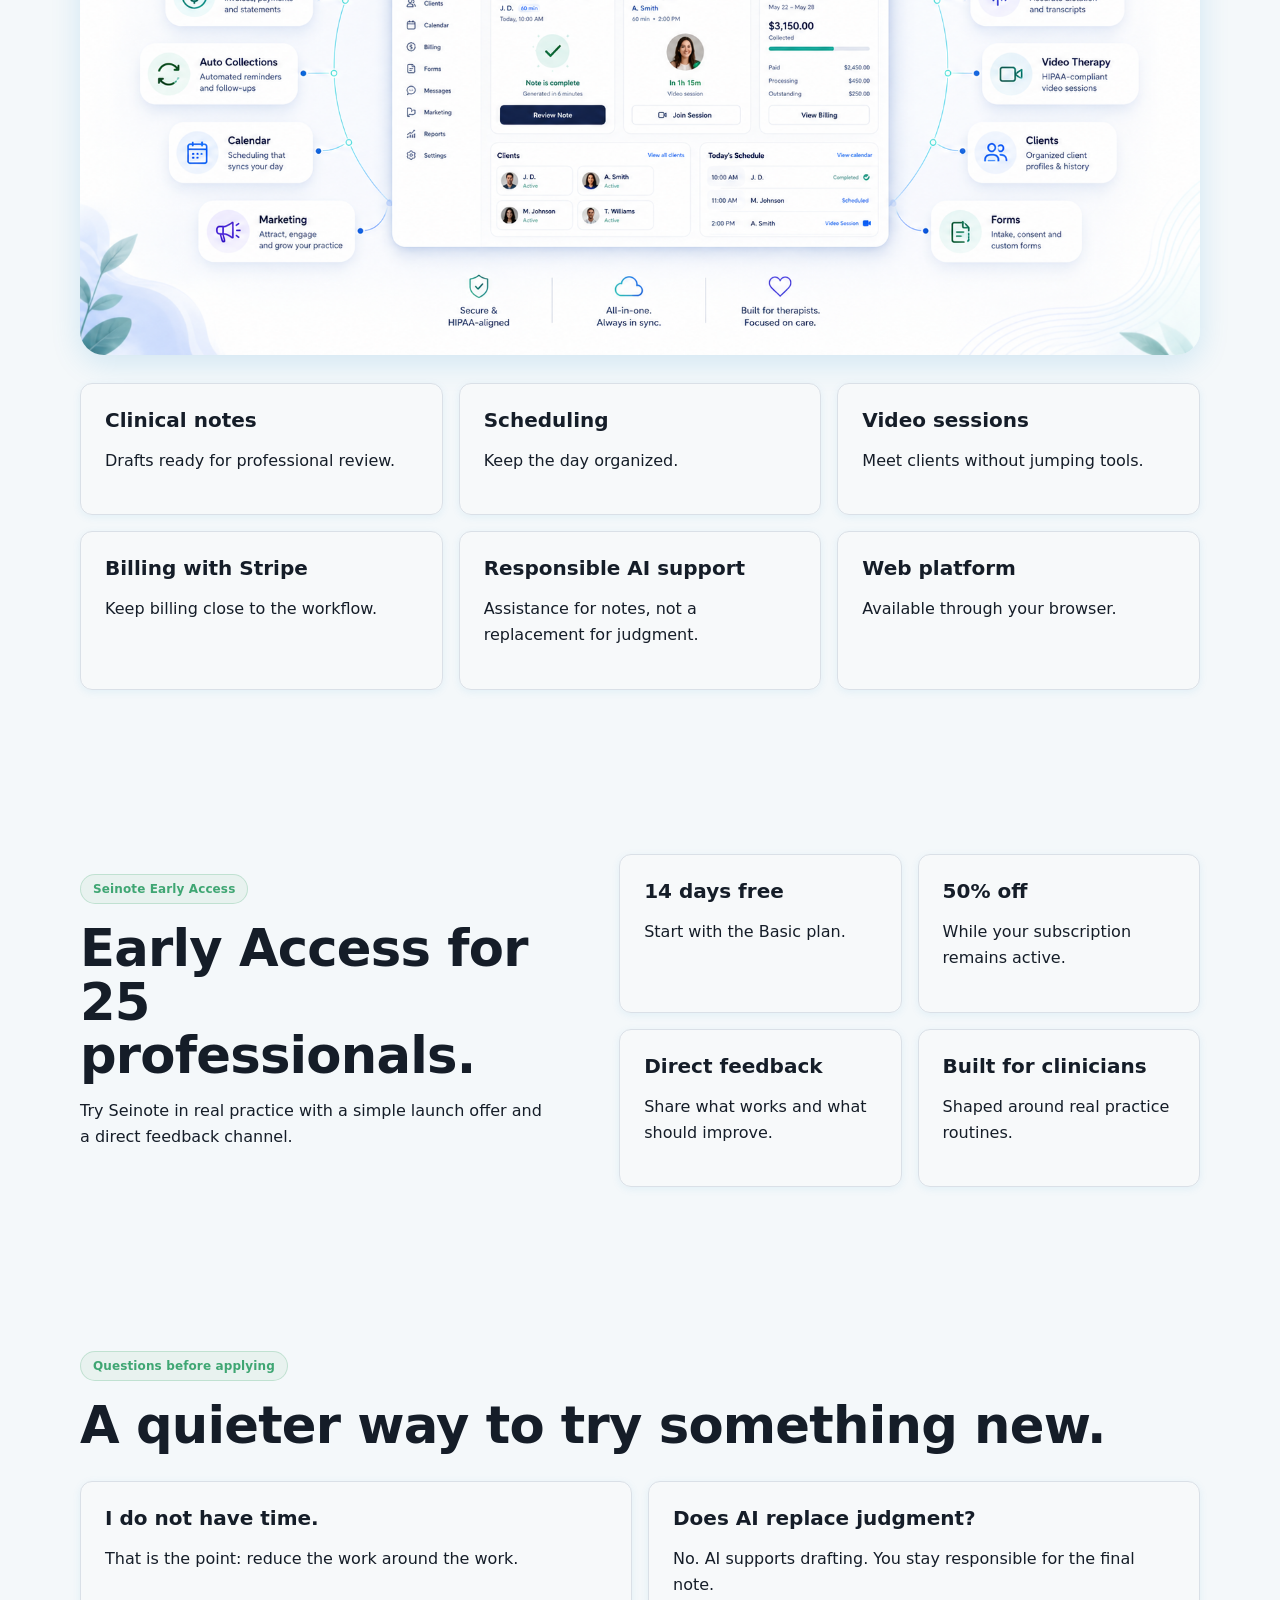
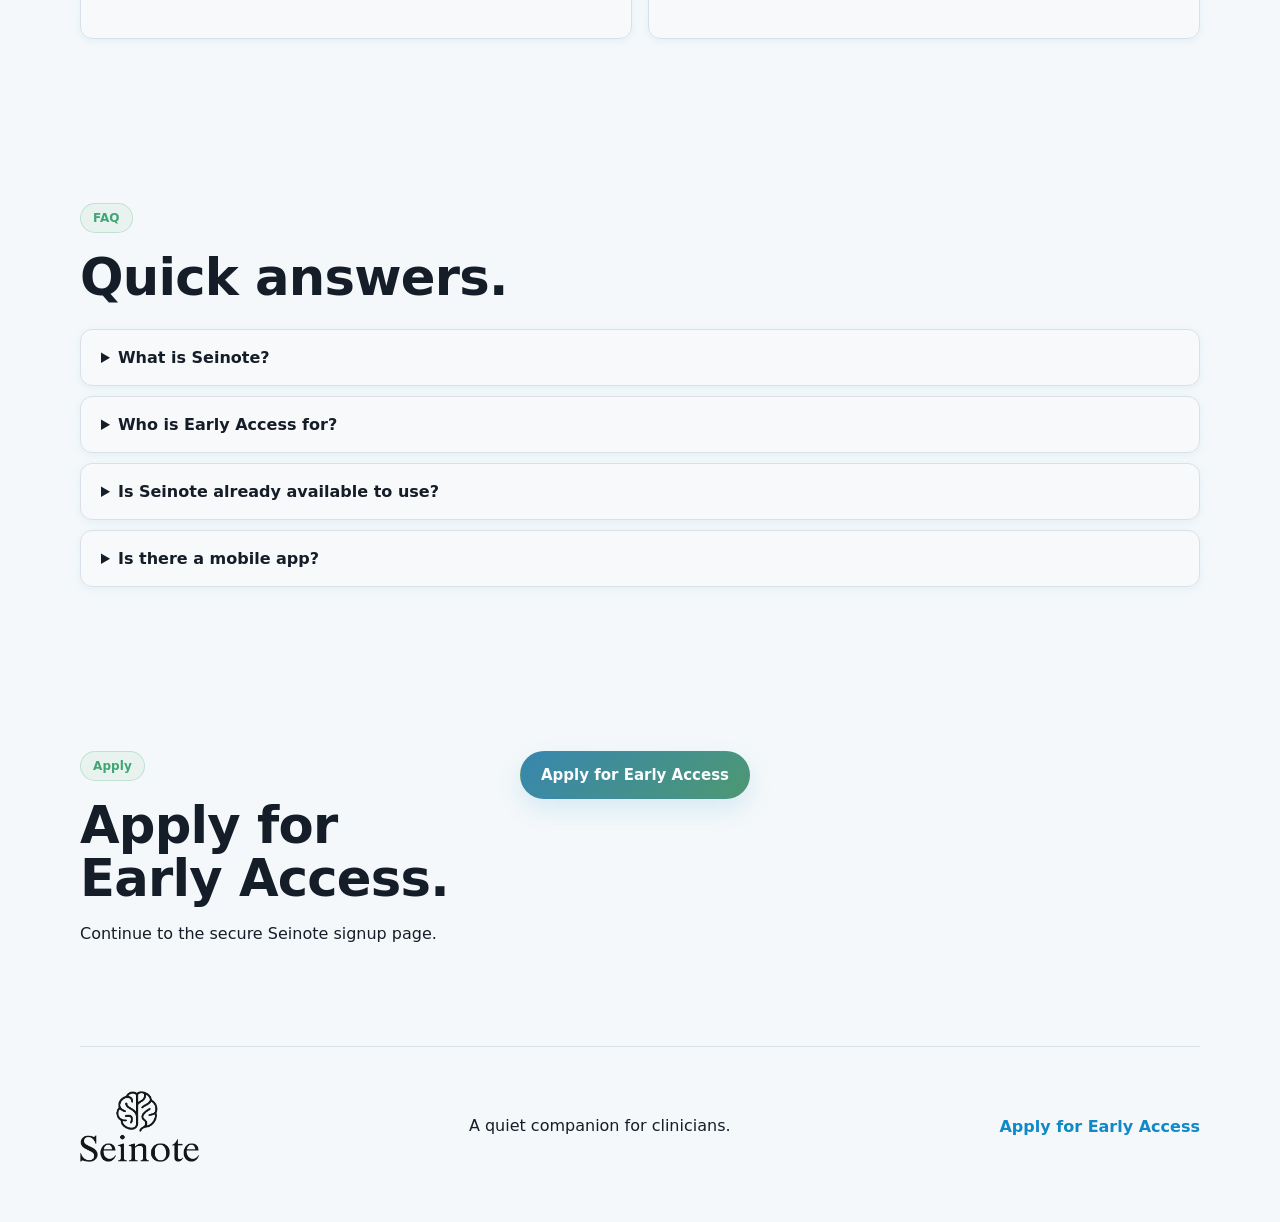
==== commit 68396463: "Refine hero conversion copy" ====
--- a/index.html
+++ b/index.html
@@ -6,7 +6,7 @@
     <title>Seinote Early Access | Clinical Practice Platform for Mental Health Professionals</title>
     <meta name="description" content="Apply for Seinote Early Access. Selected Canadian mental health professionals receive 14 days free and 50% off while their subscription remains active." />
     <meta property="og:title" content="Seinote Early Access" />
-    <meta property="og:description" content="Spend less time on clinical notes and more time caring for people." />
+    <meta property="og:description" content="Less admin. More care. Clinical notes, scheduling, video, billing and marketing in one calmer workspace." />
     <meta property="og:site_name" content="Seinote" />
     <meta property="og:locale" content="en_CA" />
     <meta property="og:image" content="assets/seinote/seinote-logo.png" />
@@ -44,8 +44,8 @@
       <section class="hero section">
         <div class="hero-copy">
           <span class="eyebrow" data-i18n="hero_eyebrow">For mental health professionals in Canada</span>
-          <h1 data-i18n="hero_title">Spend less time on clinical notes. Spend more time caring for people.</h1>
-          <p class="lead" data-i18n="hero_lead">Clinical notes, scheduling, video sessions and billing in one calmer workspace for mental health professionals.</p>
+          <h1 data-i18n="hero_title">Less admin. More care.</h1>
+          <p class="lead" data-i18n="hero_lead">Clinical notes, scheduling, video sessions, billing and marketing in one calmer workspace for mental health professionals. Seinote helps independent practices reduce scattered admin and keep the day moving with more clarity.</p>
           <div class="hero-actions">
             <a class="button primary cta-button" href="https://seinote.com/login" data-track="primary_cta">
               <span data-i18n="cta_apply">Apply for Early Access</span>
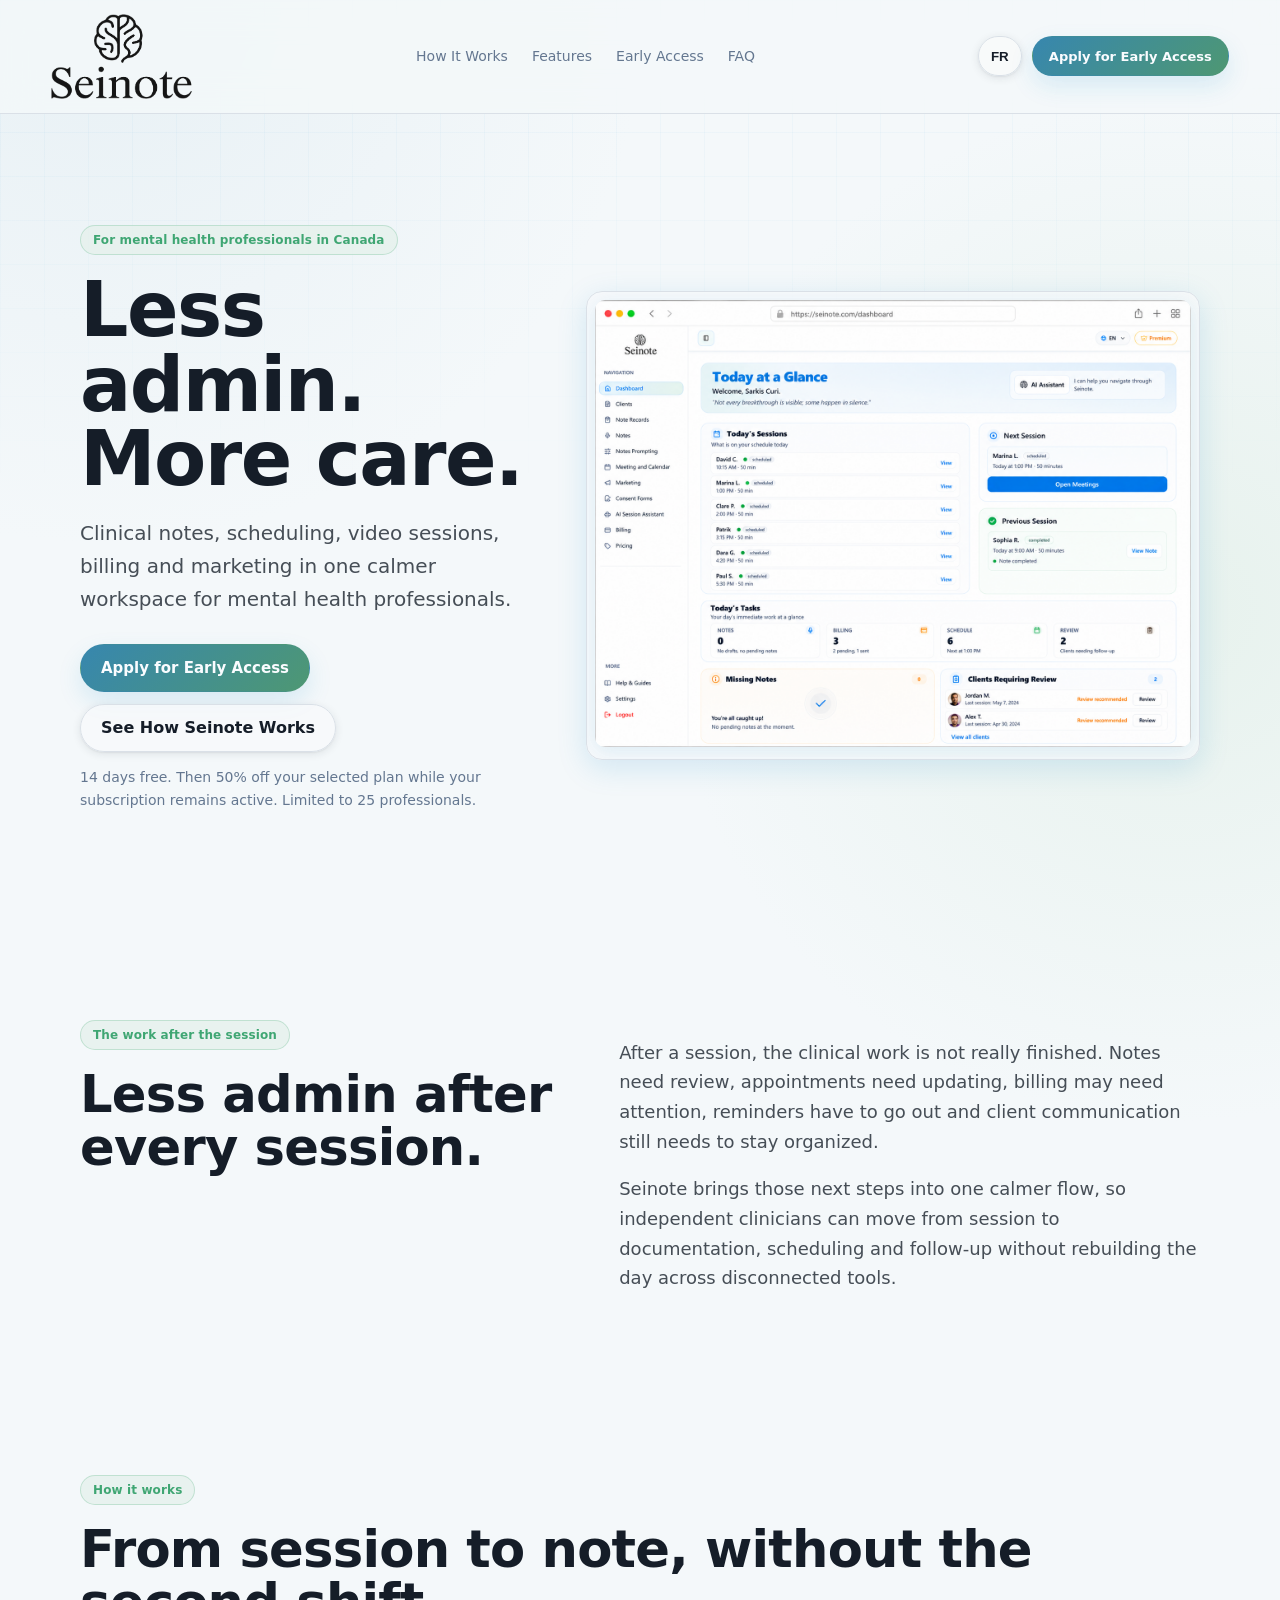
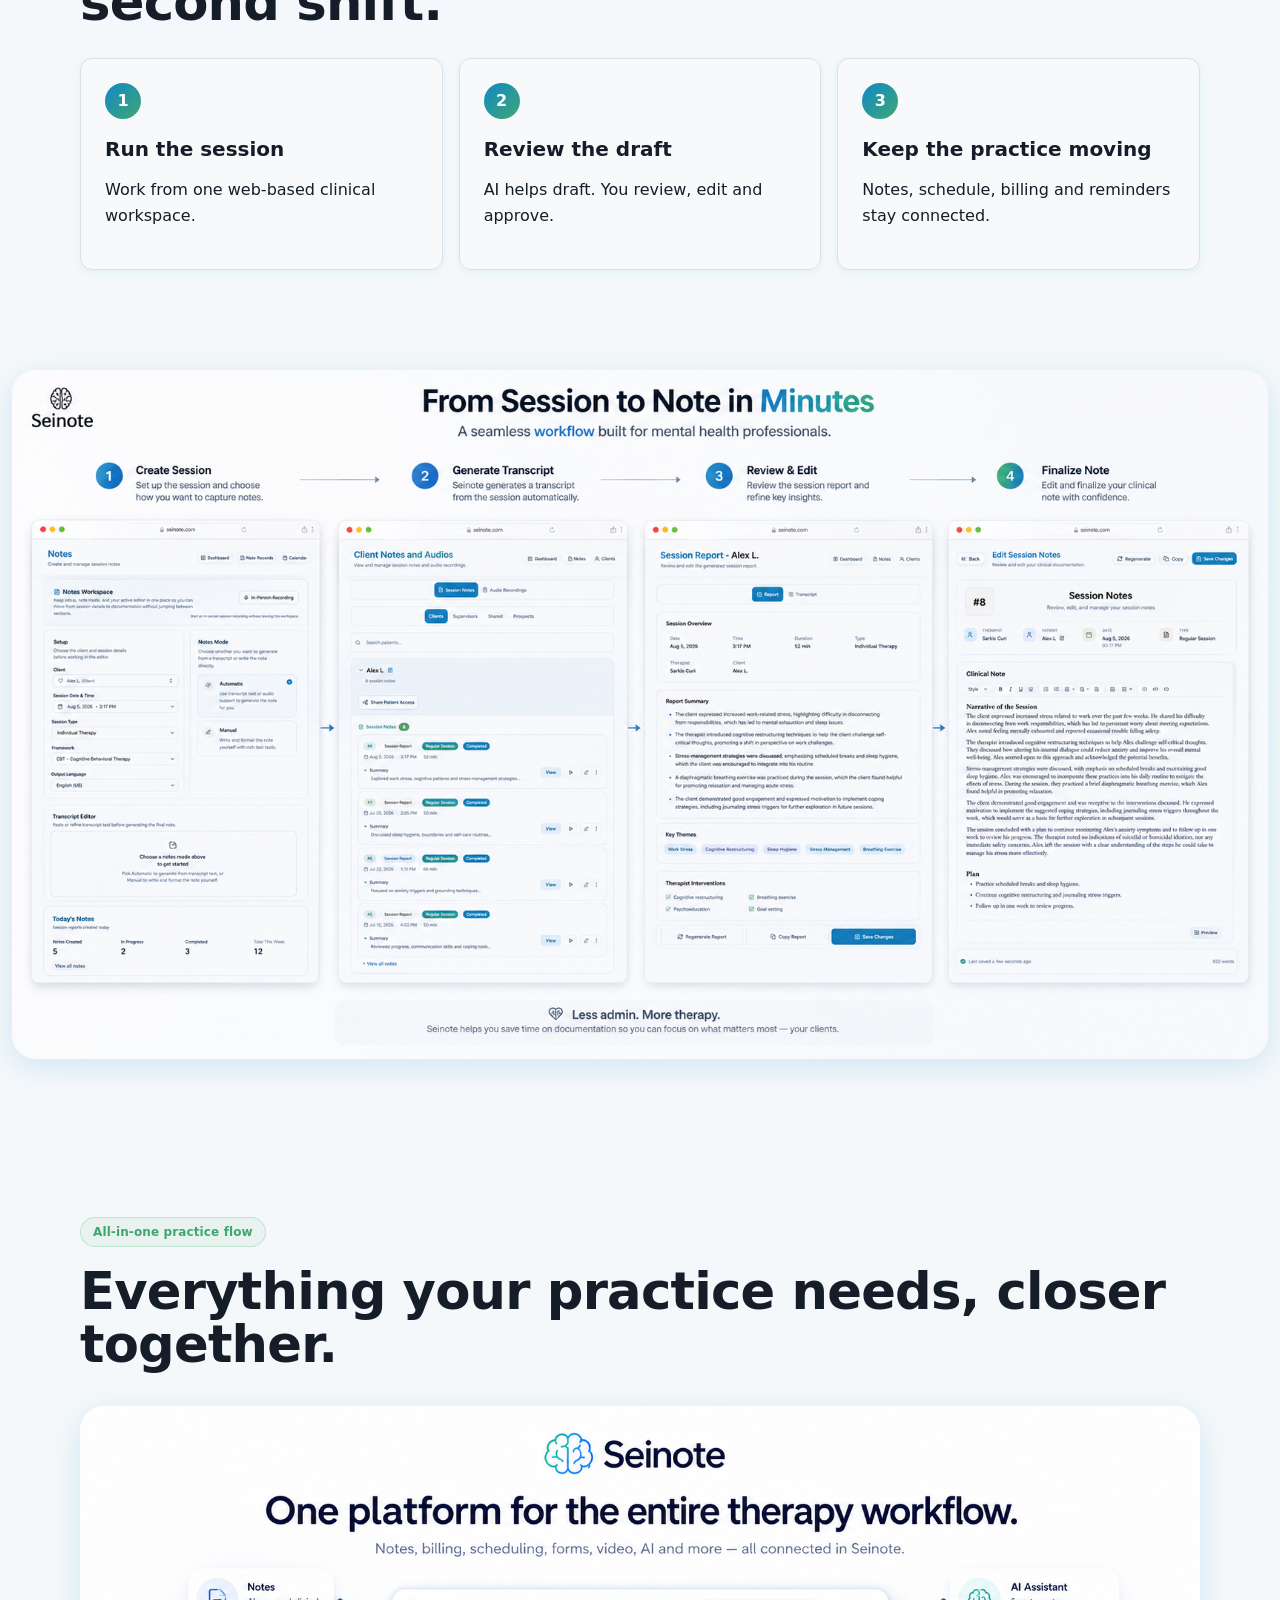
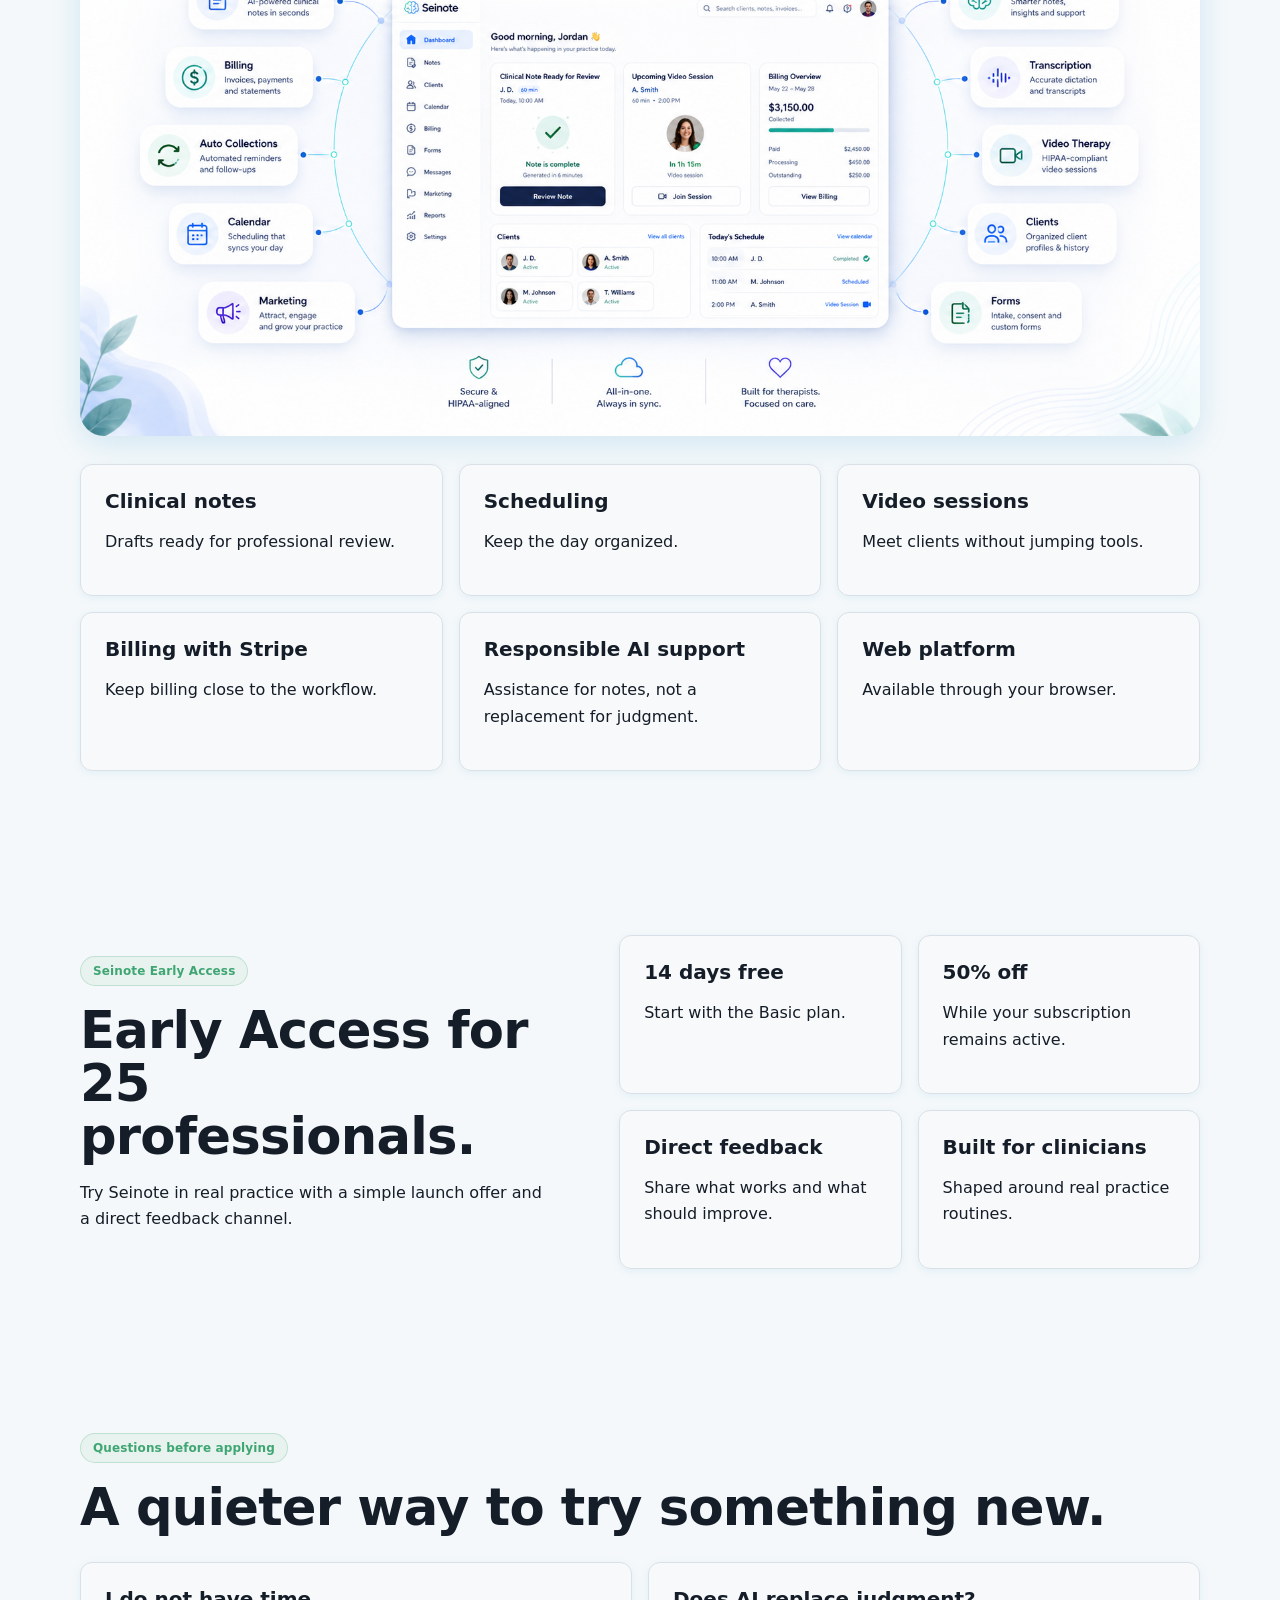
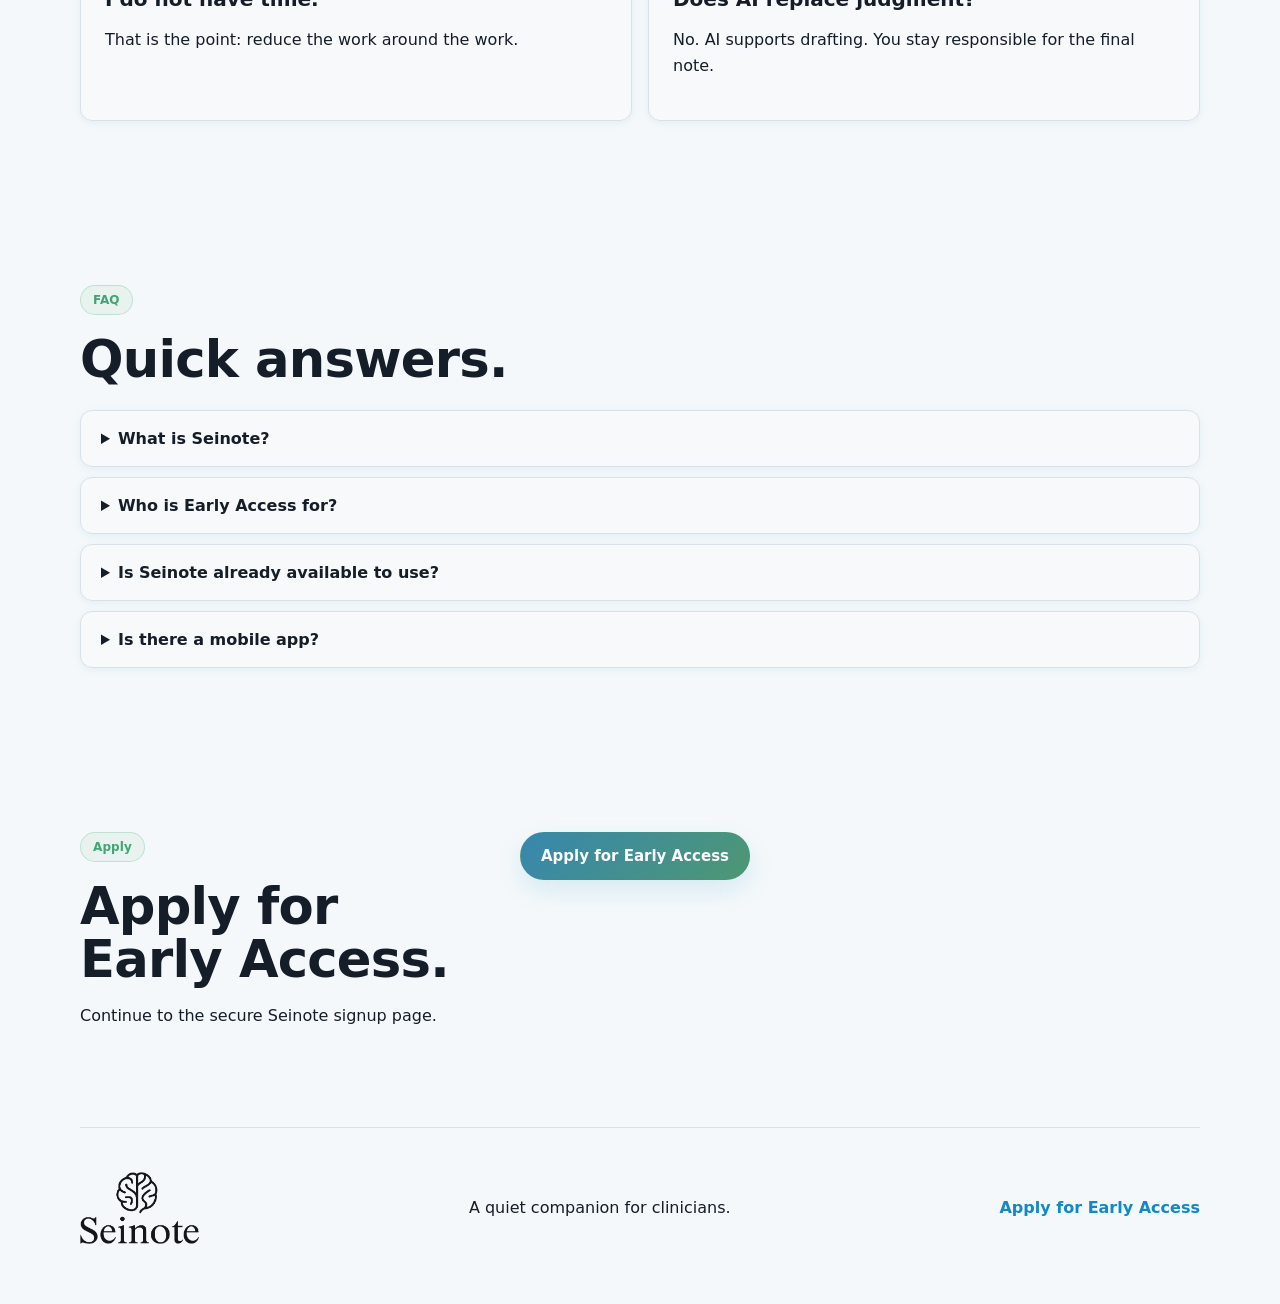
==== commit 092c9d0c: "Improve post-session workflow copy" ====
--- a/index.html
+++ b/index.html
@@ -45,7 +45,7 @@
         <div class="hero-copy">
           <span class="eyebrow" data-i18n="hero_eyebrow">For mental health professionals in Canada</span>
           <h1 data-i18n="hero_title">Less admin. More care.</h1>
-          <p class="lead" data-i18n="hero_lead">Clinical notes, scheduling, video sessions, billing and marketing in one calmer workspace for mental health professionals. Seinote helps independent practices reduce scattered admin and keep the day moving with more clarity.</p>
+          <p class="lead" data-i18n="hero_lead">Clinical notes, scheduling, video sessions, billing and marketing in one calmer workspace for mental health professionals.</p>
           <div class="hero-actions">
             <a class="button primary cta-button" href="https://seinote.com/login" data-track="primary_cta">
               <span data-i18n="cta_apply">Apply for Early Access</span>
@@ -65,8 +65,8 @@
           <h2 data-i18n="problem_title">Less admin after every session.</h2>
         </div>
         <div class="stack">
-          <p data-i18n="problem_p1">Notes, billing, reminders and scheduling can quietly take over the day.</p>
-          <p data-i18n="problem_p2">Seinote helps bring the work back into one clear flow.</p>
+          <p data-i18n="problem_p1">After a session, the clinical work is not really finished. Notes need review, appointments need updating, billing may need attention, reminders have to go out and client communication still needs to stay organized.</p>
+          <p data-i18n="problem_p2">Seinote brings those next steps into one calmer flow, so independent clinicians can move from session to documentation, scheduling and follow-up without rebuilding the day across disconnected tools.</p>
         </div>
       </section>
 
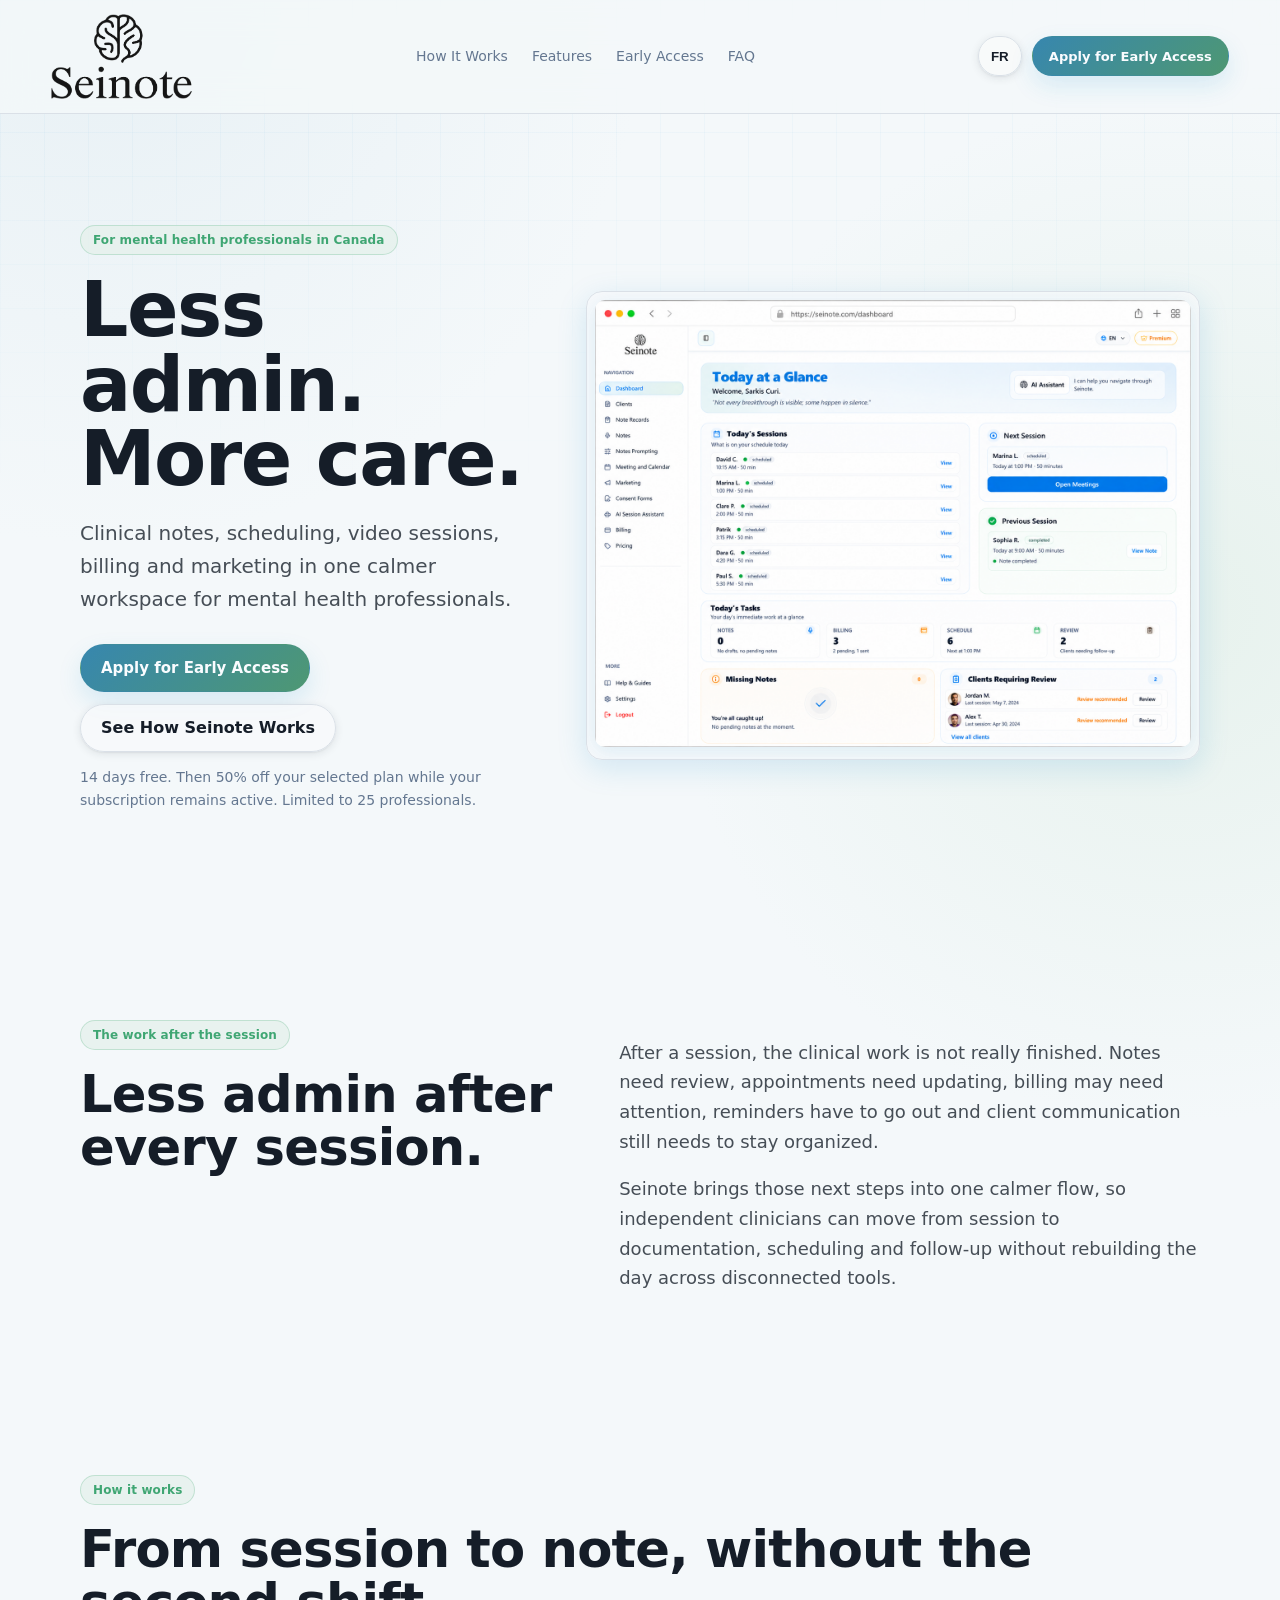
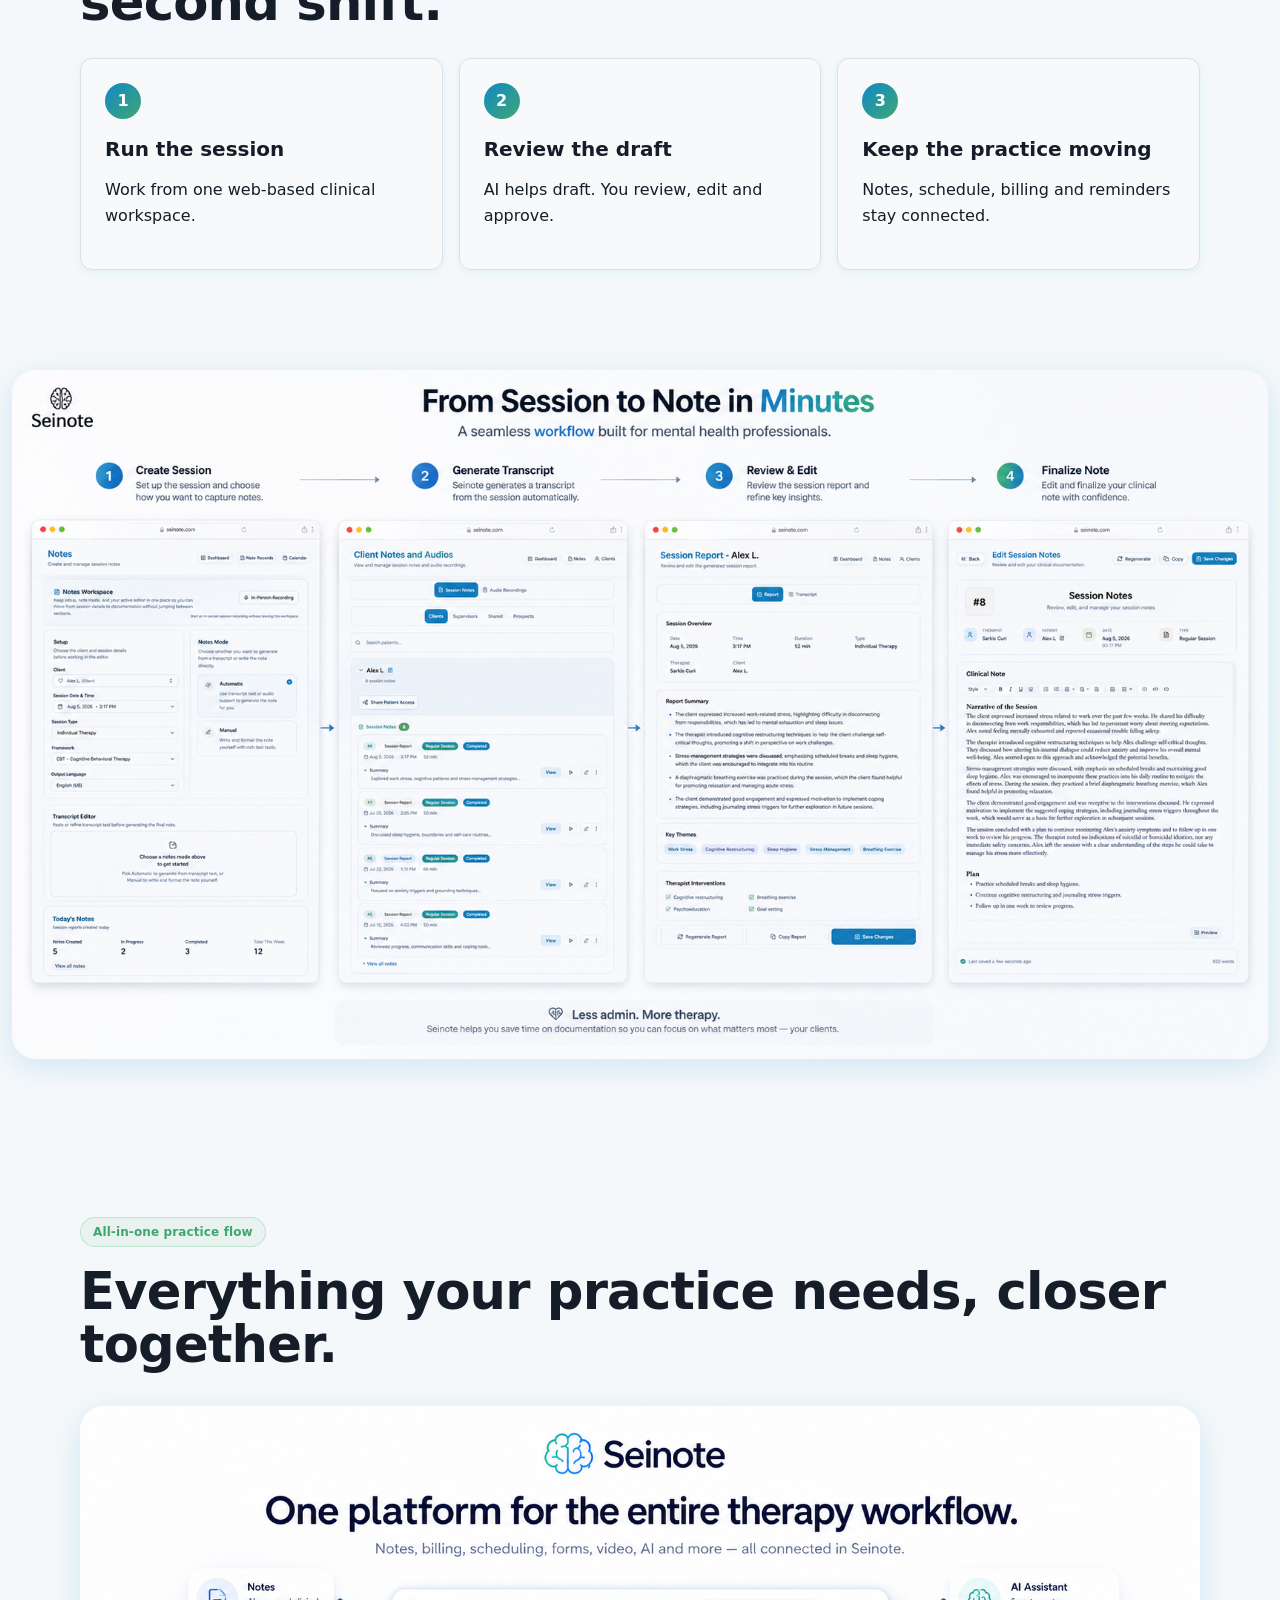
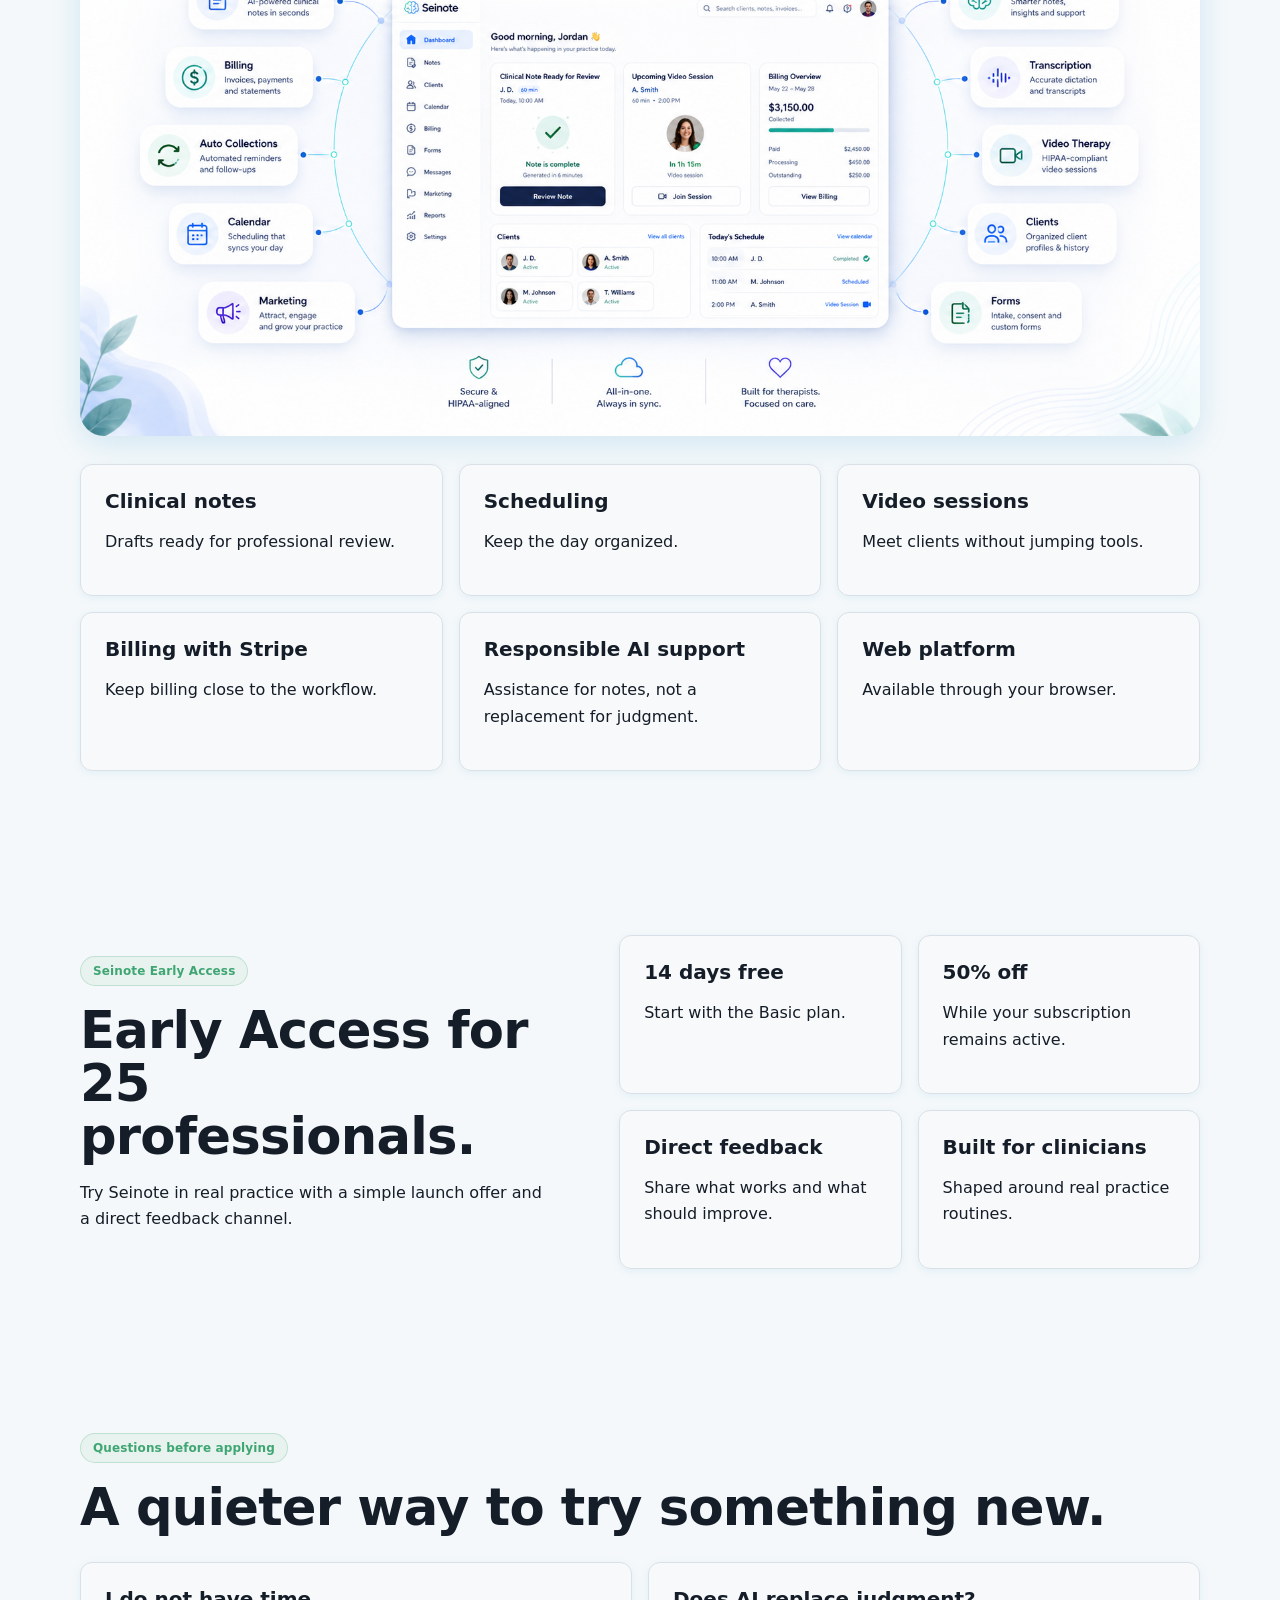
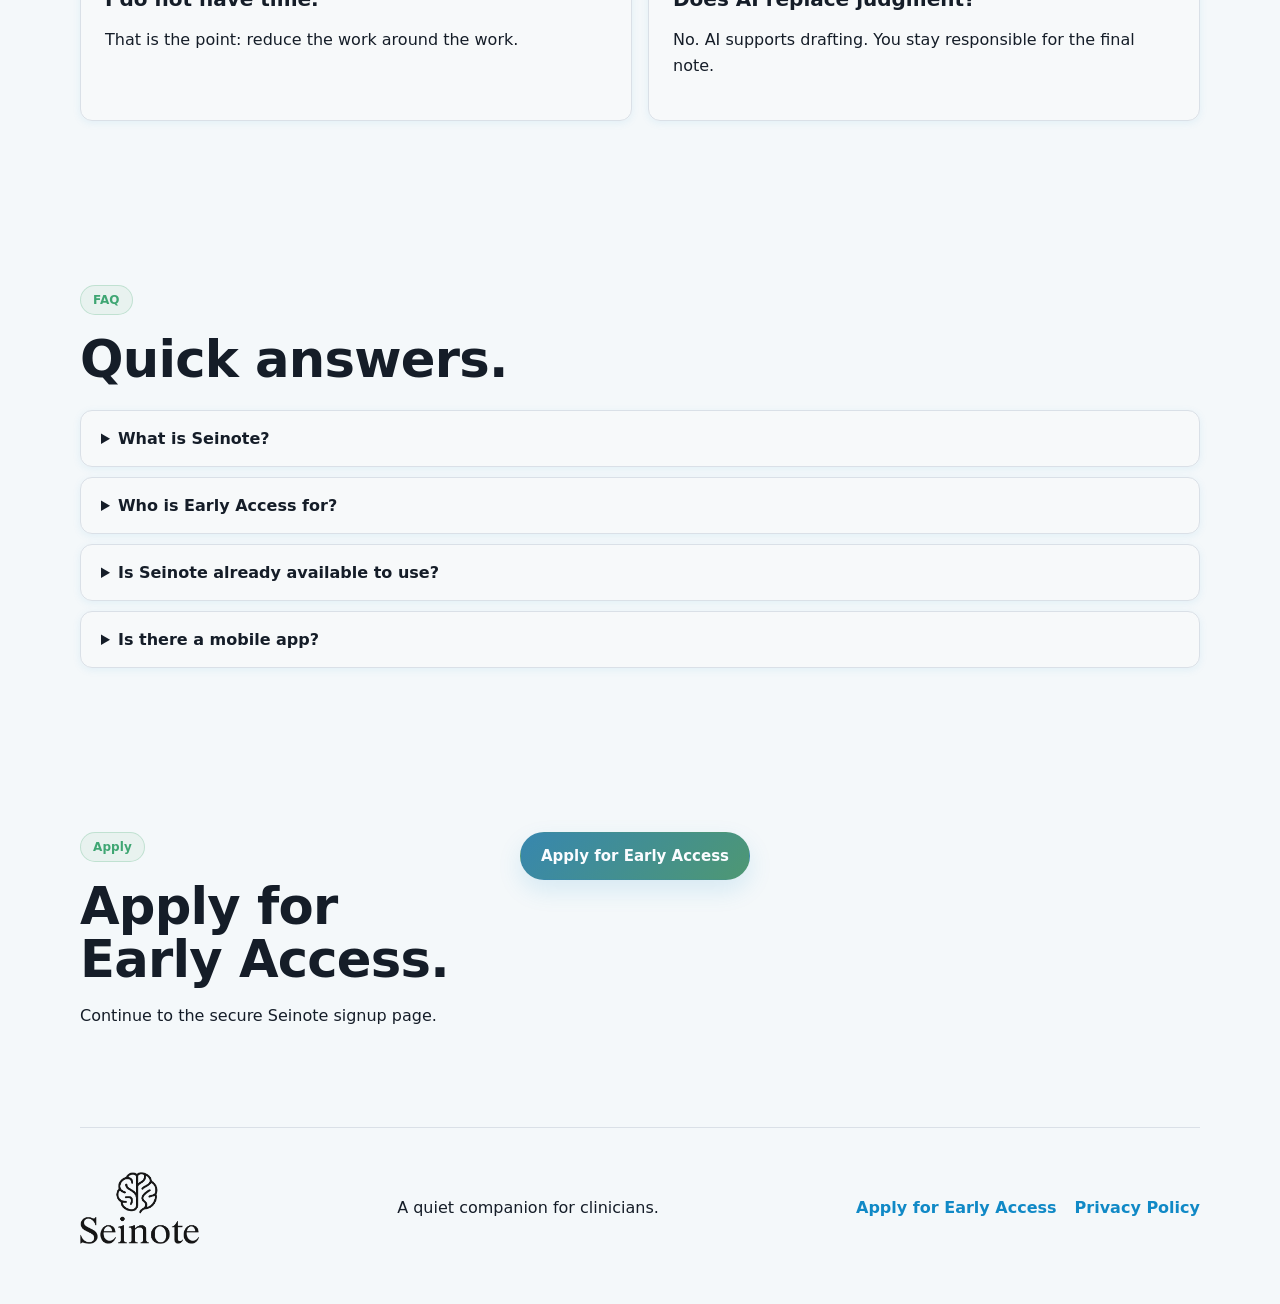
==== commit 7f2859b7: "Add Seinote privacy policy" ====
--- a/index.html
+++ b/index.html
@@ -12,6 +12,14 @@
     <meta property="og:image" content="assets/seinote/seinote-logo.png" />
     <link rel="icon" href="assets/seinote/favicon.png" />
     <link rel="stylesheet" href="seinote-early-access.css" />
+    <!-- Google tag (gtag.js) -->
+    <script async src="https://www.googletagmanager.com/gtag/js?id=AW-18244315052"></script>
+    <script>
+      window.dataLayer = window.dataLayer || [];
+      function gtag(){dataLayer.push(arguments);}
+      gtag("js", new Date());
+      gtag("config", "AW-18244315052", { linker: { domains: ["marketing.seinote.ca", "seinote.com"] } });
+    </script>
   </head>
   <body class="intro-active">
     <div class="intro-screen" aria-hidden="true">
@@ -153,7 +161,10 @@
     <footer class="footer">
       <img src="assets/seinote/seinote-logo.png" alt="Seinote" />
       <p data-i18n="footer_line">A quiet companion for clinicians.</p>
-      <a href="https://seinote.com/login" data-i18n="cta_apply">Apply for Early Access</a>
+      <div class="footer-links">
+        <a href="https://seinote.com/login" data-track="primary_cta" data-i18n="cta_apply">Apply for Early Access</a>
+        <a href="/privacy">Privacy Policy</a>
+      </div>
     </footer>
 
     <script src="seinote-early-access.js" defer></script>
--- a/seinote-early-access.css
+++ b/seinote-early-access.css
@@ -373,6 +373,42 @@
 }
 .footer img { width: 120px; }
 .footer a { font-weight: 800; color: hsl(var(--primary)); }
+.footer-links {
+  display: flex;
+  align-items: center;
+  gap: 18px;
+  flex-wrap: wrap;
+}
+.privacy-hero {
+  min-height: auto;
+  padding-bottom: 34px;
+}
+.privacy-hero h1 {
+  font-size: clamp(44px, 6vw, 70px);
+}
+.privacy-content {
+  display: grid;
+  gap: 16px;
+  padding-top: 18px;
+}
+.privacy-content article {
+  padding: clamp(22px, 3vw, 34px);
+}
+.privacy-content h2 {
+  margin: 0 0 12px;
+  font-size: clamp(24px, 3vw, 34px);
+}
+.privacy-content p {
+  margin: 0 0 12px;
+  color: hsl(var(--foreground) / .76);
+}
+.privacy-content p:last-child {
+  margin-bottom: 0;
+}
+.privacy-content a {
+  color: hsl(var(--primary));
+  font-weight: 800;
+}
 
 @media (prefers-reduced-motion: reduce) {
   html { scroll-behavior: auto; }
@@ -400,6 +436,7 @@
   .section { padding: 56px 0; }
   h1 { font-size: clamp(38px, 11vw, 54px); }
   .footer { flex-direction: column; align-items: flex-start; }
+  .footer-links { align-items: flex-start; }
 }
 
 @media (max-width: 520px) {
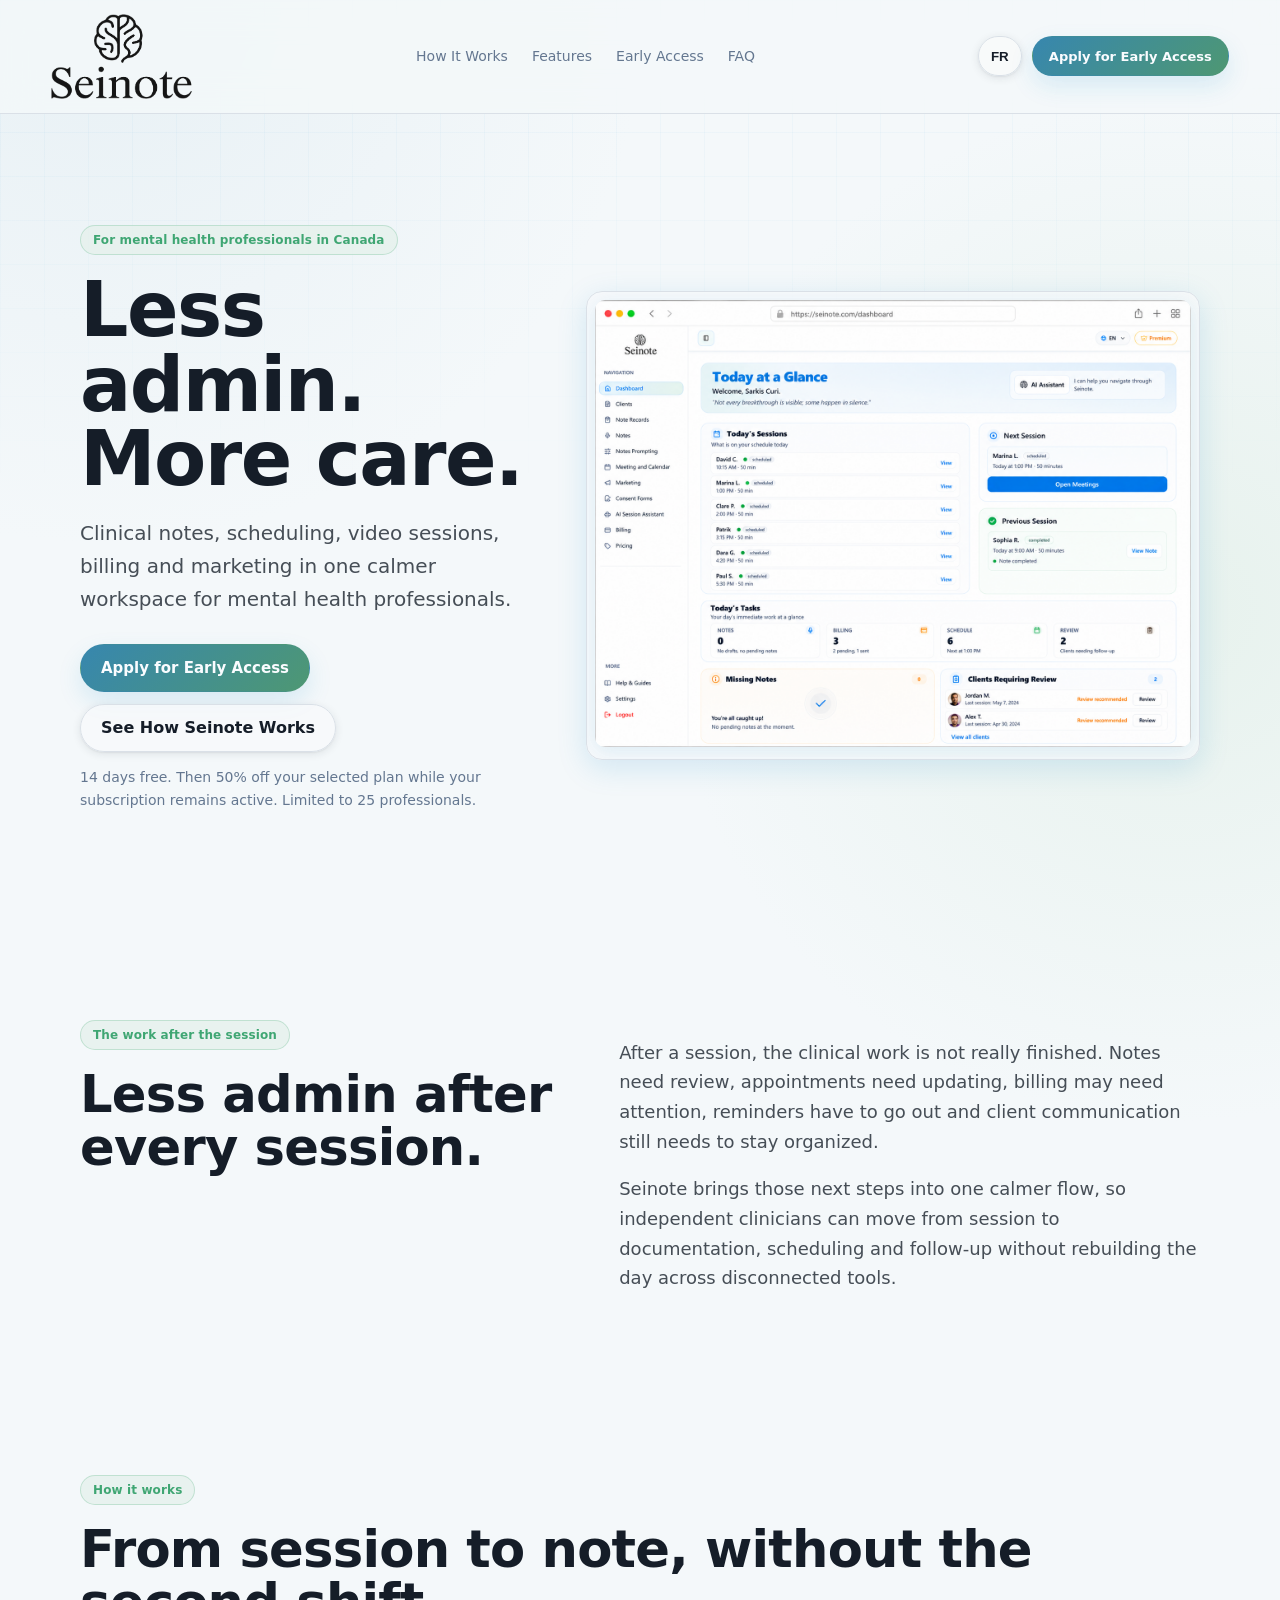
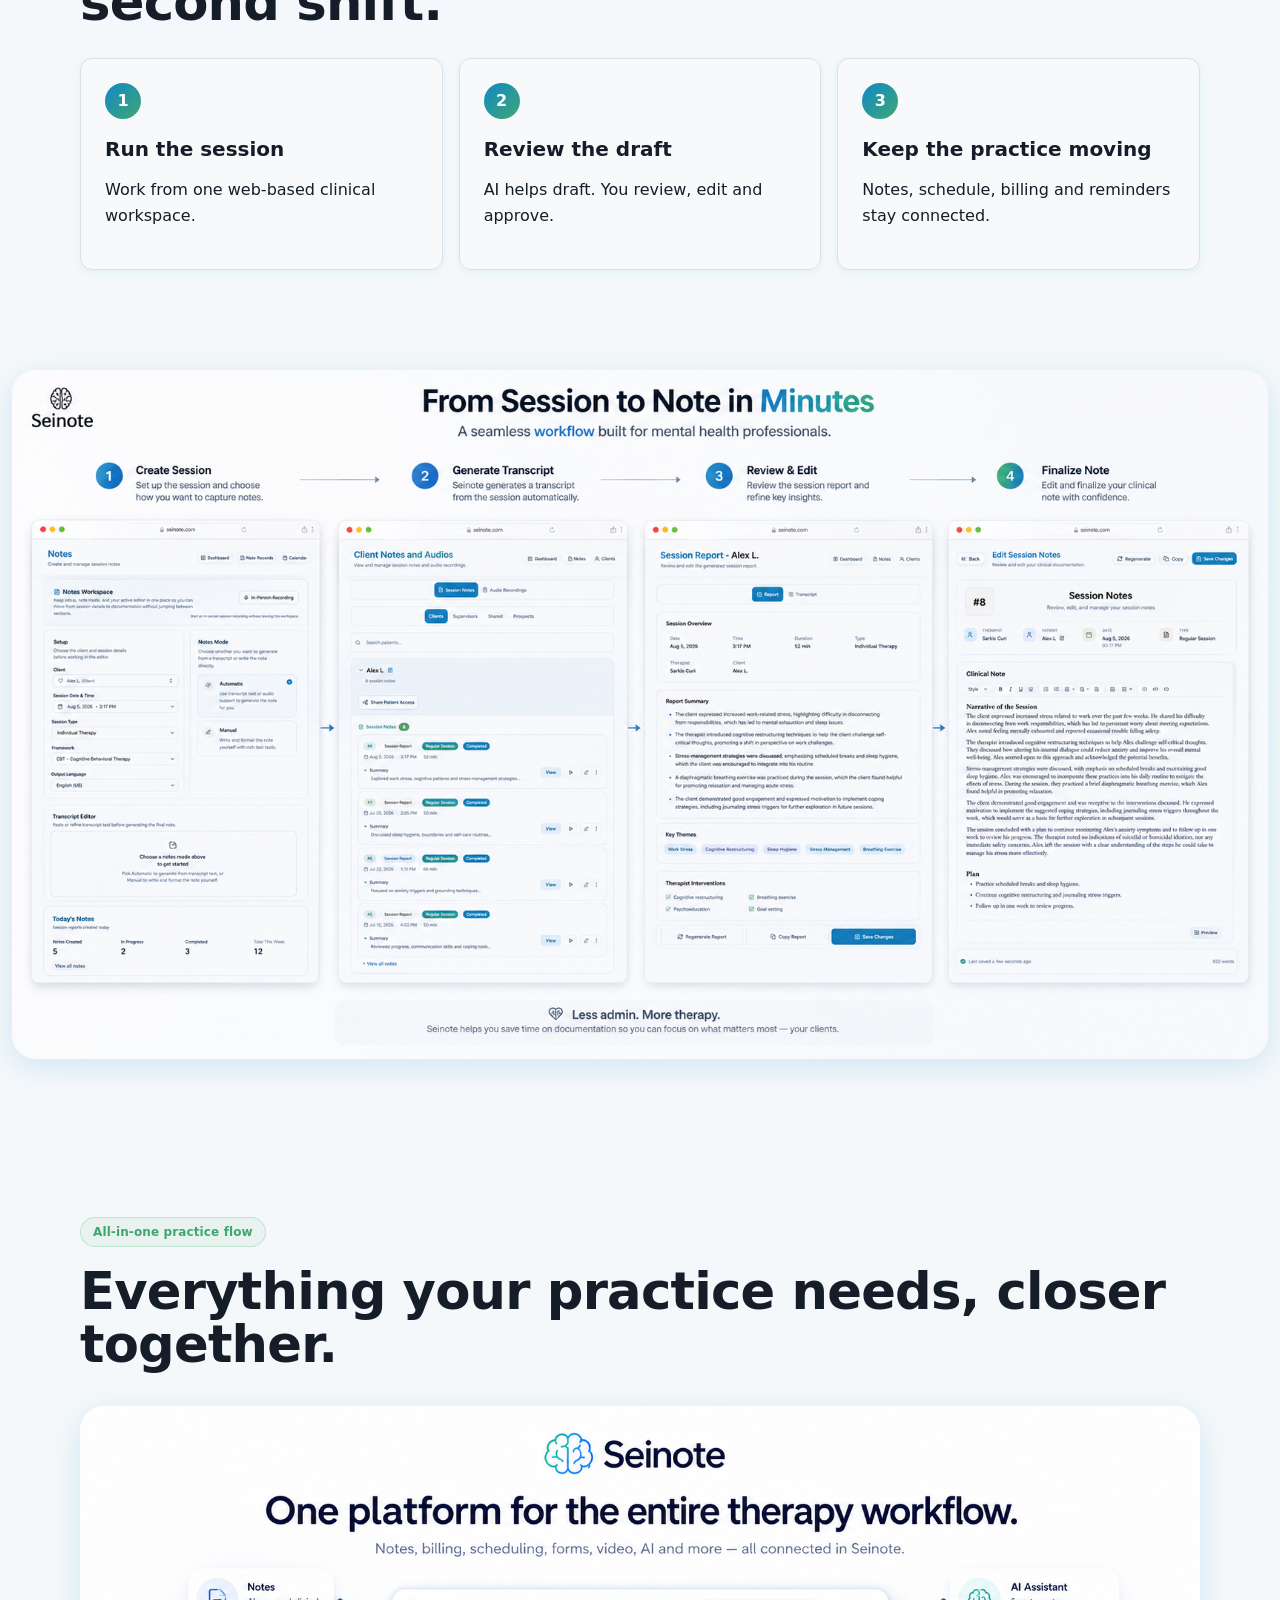
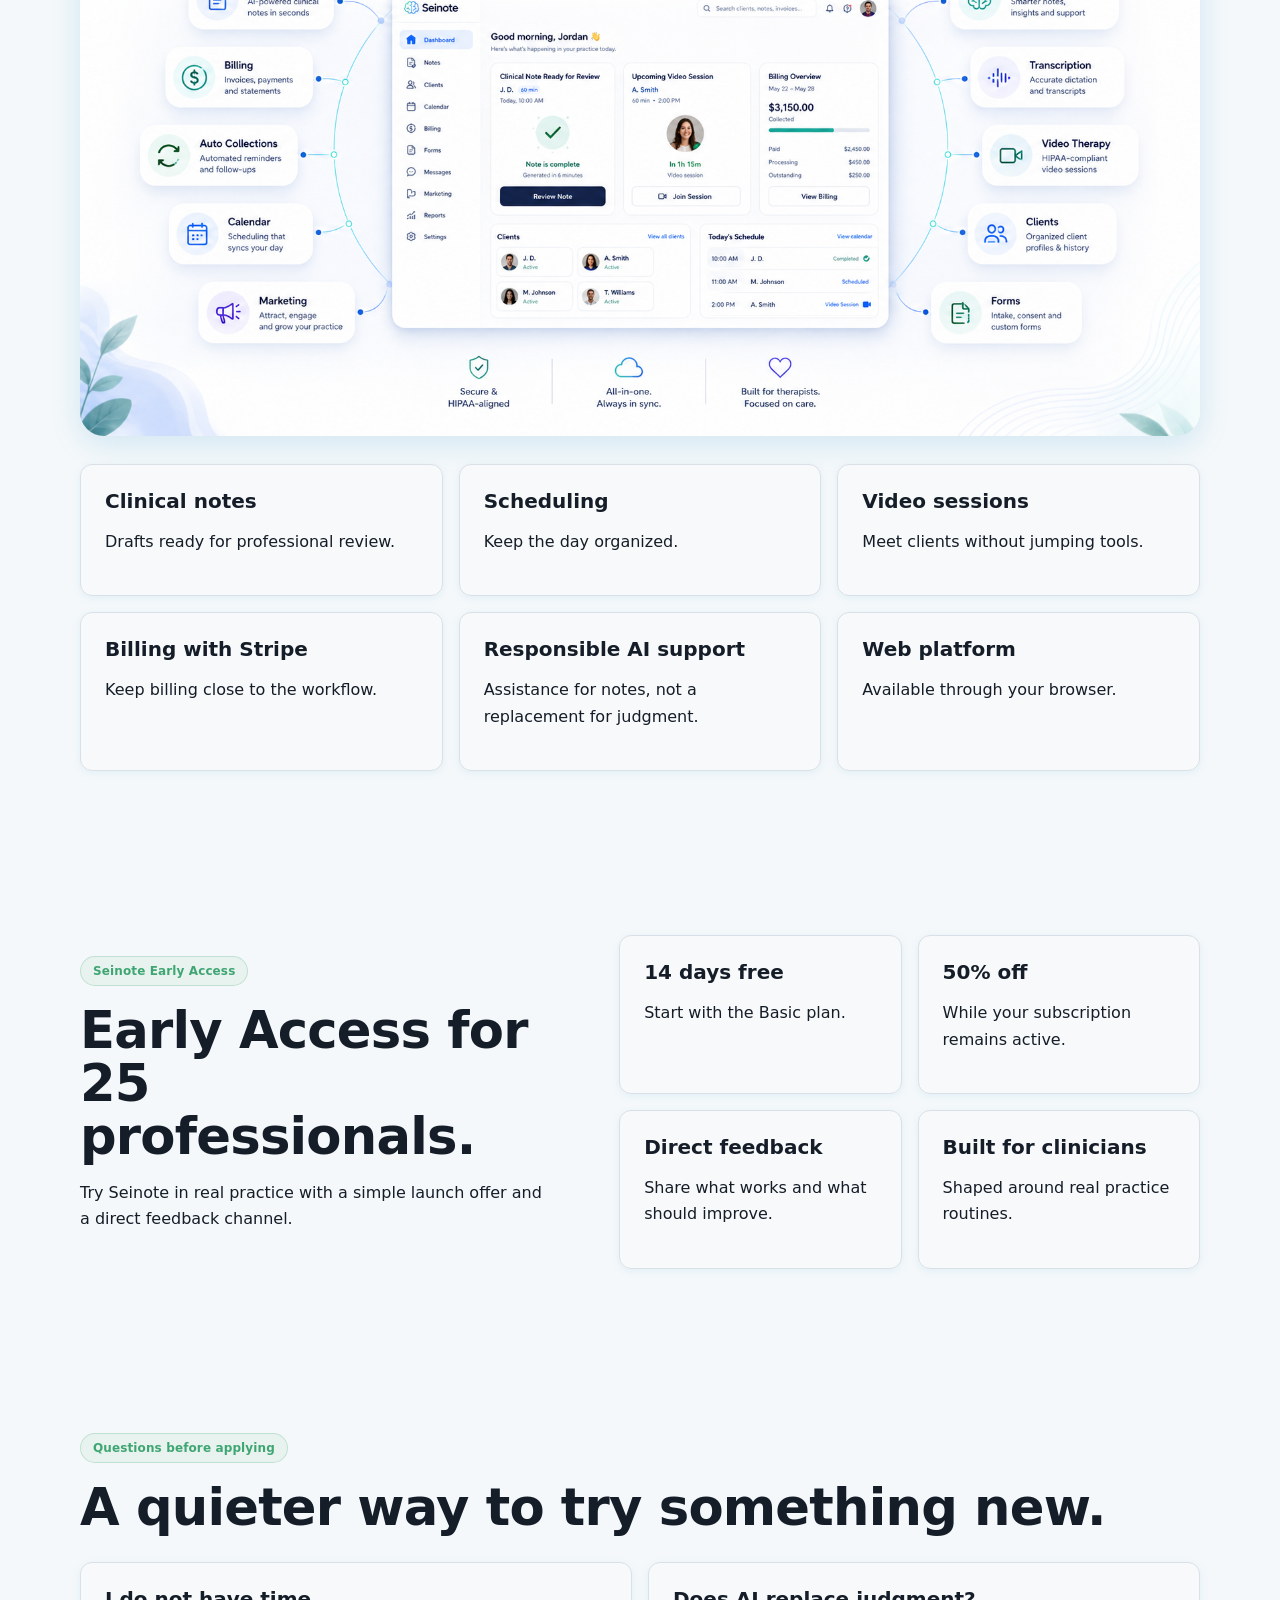
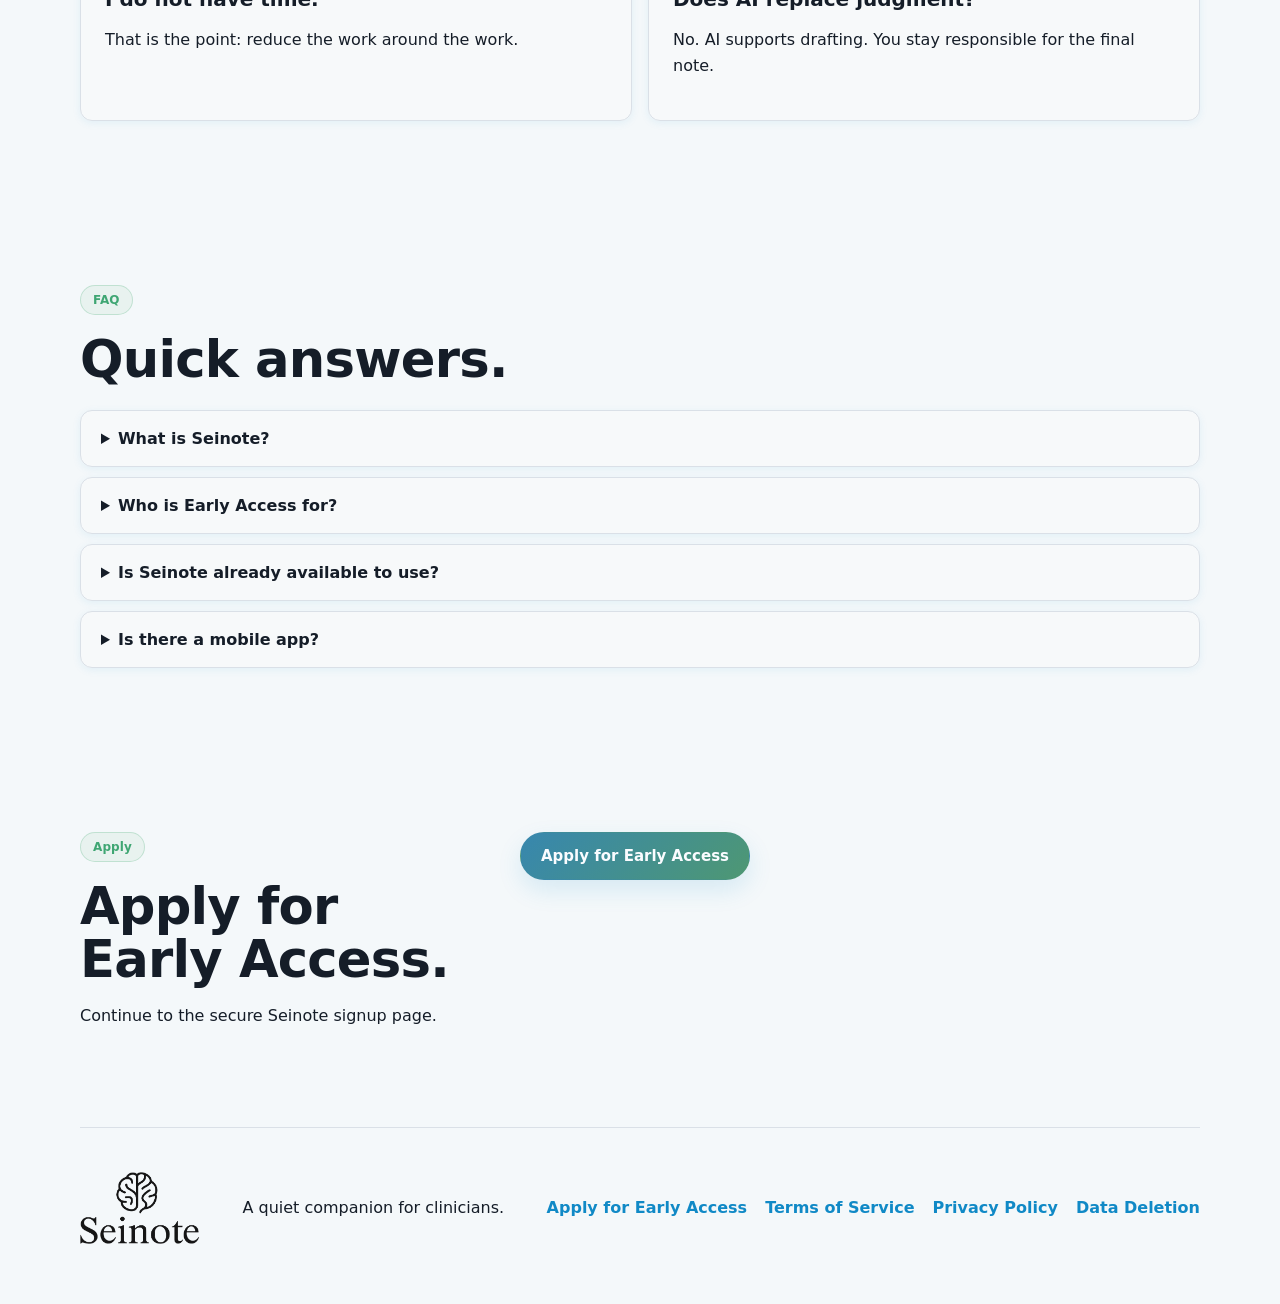
==== commit 2fbda590: "Add Seinote terms and data deletion pages" ====
--- a/index.html
+++ b/index.html
@@ -163,7 +163,9 @@
       <p data-i18n="footer_line">A quiet companion for clinicians.</p>
       <div class="footer-links">
         <a href="https://seinote.com/login" data-track="primary_cta" data-i18n="cta_apply">Apply for Early Access</a>
+        <a href="/terms">Terms of Service</a>
         <a href="/privacy">Privacy Policy</a>
+        <a href="/data-deletion">Data Deletion</a>
       </div>
     </footer>
 
